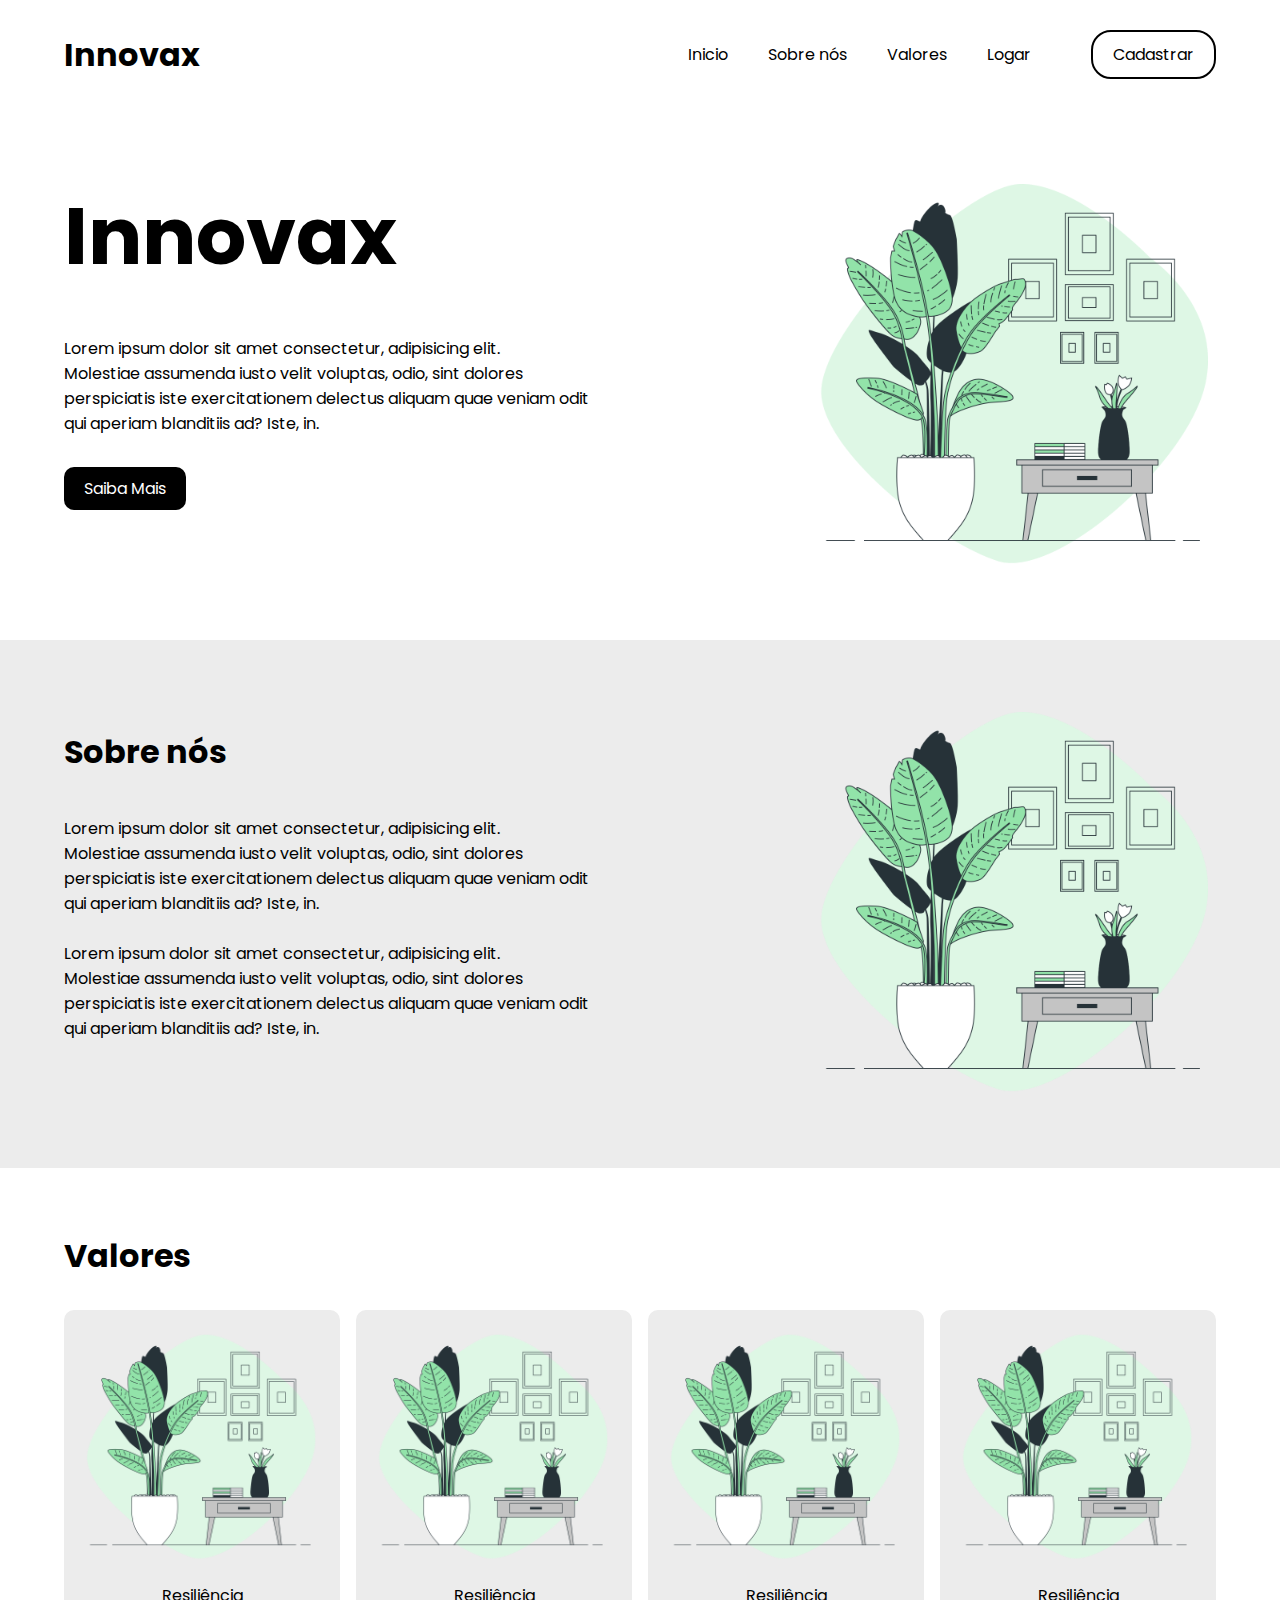
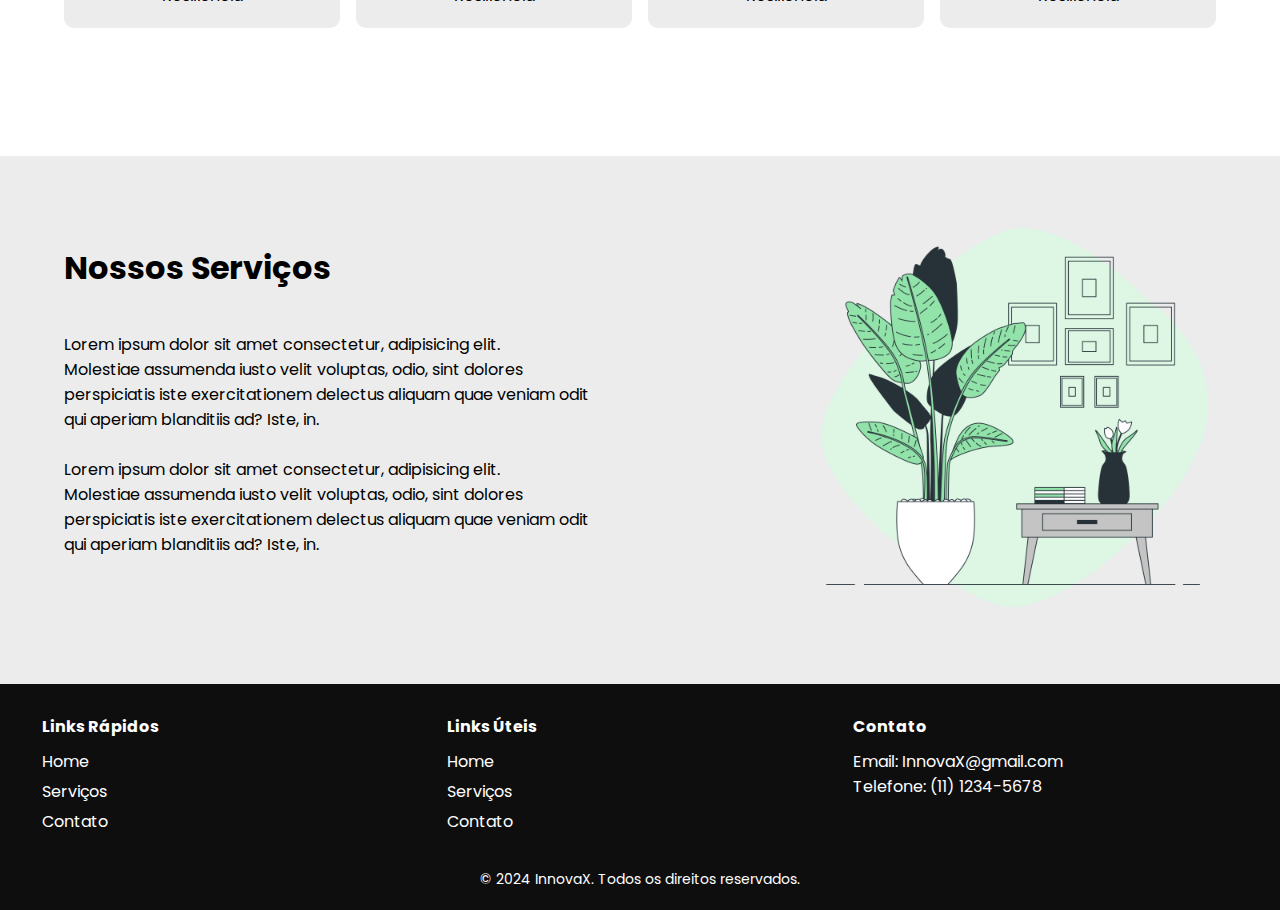
==== index.html @ 4f8116f1 "Adicionado responsividade" ====
<!DOCTYPE html>
<html lang="pt-BR">

<head>
    <!-- METADADOS -->
    <meta charset="UTF-8">
    <meta name="viewport" content="width=device-width, initial-scale=1.0">

    <!-- TITLE -->
    <title>Innovax</title>

    <!-- FONTS -->
    <link rel="preconnect" href="https://fonts.googleapis.com">
    <link rel="preconnect" href="https://fonts.gstatic.com" crossorigin>
    <link
        href="https://fonts.googleapis.com/css2?family=Poppins:ital,wght@0,100;0,200;0,300;0,400;0,500;0,600;0,700;0,800;0,900;1,100;1,200;1,300;1,400;1,500;1,600;1,700;1,800;1,900&display=swap"
        rel="stylesheet">

    <!-- STYLE -->
    <link rel="stylesheet" href="style.css">
</head>

<body>

    <header>
        <h1>Innovax</h1>
        
        <nav>
            <ul>
                <li><a href="">Inicio</a></li>
                <li><a href="">Sobre nós</a></li>
                <li><a href="">Valores</a></li>
                <li><a href="">Logar</a></li>
                <li><a href="">Cadastrar</a></li>
            </ul>
        </nav>
    </header>

    <main>
        <section class="home">
            <div class="main-info">
                <h1>Innovax</h1>
                <p>Lorem ipsum dolor sit amet consectetur, adipisicing elit.<br /> Molestiae assumenda iusto velit voluptas, odio,
                    sint dolores <br /> perspiciatis iste exercitationem delectus  aliquam quae veniam odit <br /> qui aperiam blanditiis
                    ad? Iste, in.</p>
                <a href="#">Saiba Mais</a>
            </div>
            <img src="./assets/planta.png" alt="">
        </section>

        <section class="about">
            <div>
                <h1>Sobre nós</h1>
                <p>Lorem ipsum dolor sit amet consectetur, adipisicing elit.<br /> Molestiae assumenda iusto velit voluptas, odio,
                    sint dolores <br /> perspiciatis iste exercitationem delectus  aliquam quae veniam odit <br /> qui aperiam blanditiis
                    ad? Iste, in. <br /> <br />
                    Lorem ipsum dolor sit amet consectetur, adipisicing elit.<br /> Molestiae assumenda iusto velit voluptas, odio,
                    sint dolores <br /> perspiciatis iste exercitationem delectus  aliquam quae veniam odit <br /> qui aperiam blanditiis
                    ad? Iste, in. <br /></p>
            </div>

            <img src="./assets/planta.png" alt="">
        
        </section>

    

        <section class="values">
            <h1>Valores</h1>

            <div class="card-content">
                <div class="card">
                    <img src="./assets/planta.png" alt="">
                    <p>Resiliência</p>
                </div>
                <div class="card">
                    <img src="./assets/planta.png" alt="">
                    <p>Resiliência</p>
                </div>
                
                <div class="card">
                    <img src="./assets/planta.png" alt="">
                    <p>Resiliência</p>
                </div>
                <div class="card">
                    <img src="./assets/planta.png" alt="">
                    <p>Resiliência</p>
                </div>
            </div>
        </section>

        <section class="services">
            <div>
                <h1>Nossos Serviços</h1>
                <p>Lorem ipsum dolor sit amet consectetur, adipisicing elit.<br /> Molestiae assumenda iusto velit voluptas, odio,
                    sint dolores <br /> perspiciatis iste exercitationem delectus  aliquam quae veniam odit <br /> qui aperiam blanditiis
                    ad? Iste, in. <br /> <br />
                    Lorem ipsum dolor sit amet consectetur, adipisicing elit.<br /> Molestiae assumenda iusto velit voluptas, odio,
                    sint dolores <br /> perspiciatis iste exercitationem delectus  aliquam quae veniam odit <br /> qui aperiam blanditiis
                    ad? Iste, in. <br /></p>
            </div>

            <img src="./assets/planta.png" alt="">
        
        </section>
    </main>

    <footer>
        <div class="footer-container">
            <div class="footer-section">
                <h4>Links Rápidos</h4>
                <ul>
                    <li><a href="#">Home</a></li>
                    <li><a href="#">Serviços</a></li>
                    <li><a href="#">Contato</a></li>
                </ul>
            </div>
            <div class="footer-section">
                <h4>Links Úteis</h4>
                <ul>
                    <li><a href="#">Home</a></li>
                    <li><a href="#">Serviços</a></li>
                    <li><a href="#">Contato</a></li>
                </ul>
                
            </div>
            <div class="footer-section">
                <h4>Contato</h4>
                <p>Email: InnovaX@gmail.com</p>
                <p>Telefone: (11) 1234-5678</p>
            </div>
        </div>
        <div class="footer-bottom">
            <p>&copy; 2024 InnovaX. Todos os direitos reservados.</p>
        </div>
    </footer>


</body>

</html>
---- style.css ----
* {
    padding: 0;
    margin: 0;
}   

body {
    font-family: 'Poppins', sans-serif;
    transition: .2s;
}

header {
    position: fixed;
    top: 0;
    width: 90%;

    padding: 30px 4rem;
    background-color: white;
    align-items: center;
    display: flex;
    justify-content: space-between;
    margin-bottom: 4rem;

    z-index: 10000;
}

nav {
    display: flex;
    justify-content: space-between;
}

nav ul {
    display: flex;
    align-items: center;
    gap: 40px;
}

nav a:hover {
    color: rgb(0, 129, 0);
}

nav ul li:last-child {
    padding: 10px 20px;
    border-radius: 20px;
    margin-left: 20px;
    
    border: 2px solid black;
}

ul {
    list-style: none;
}

a {
    color: black;
    text-decoration: none;
}

h1 {
    font-size: 2rem;
}

section {
    padding: 4rem 4rem;
}

.home {
    display: flex;
    justify-content: space-between;
    gap: 2rem;

    margin-top: 7rem;
}

.home h1 {
    font-size: 5rem;
}

.section h1 {
    font-size: 3rem;
}

.home p {
    margin: 40px 0;
}

.home img {
    width: 100%;
    max-width: 400px;
}

section a {
    color: white;
    margin-top: 3rem;
    background-color: rgb(0, 0, 0);
    padding: 10px 20px;
    border-radius: 10px;
    transition: .2s;
}

section a:hover {
    background-color: rgba(0, 143, 0, 0.829);
    transition: .2s;
}

.about {
    display: flex;
    background-color: #ececec;
    align-items: center;
    justify-content: space-between;
    gap: 2rem;
}

.about p {
    margin: 40px 0;
}

.about img {
    width: 100%;
    max-width: 400px;
}

.values .card {
    padding: 40px 0;
    margin-top: 30px;
    transition: .2s;
} 

.values .card:hover {
    background-color: rgba(15, 15, 15, 0.123);
    transform: translateY(-15px);

    transition: .2s;
}

.values .card img {
    width: 100%;
    max-width: 250px;
    margin-bottom: 10px;
} 

.values .card-content {
    display: flex;
    gap: 1rem;
    justify-content: space-between;
}

.values .card {
    text-align: center;
    width: 200px;
    background-color: rgb(236, 236, 236);
    padding: 20px;
    border-radius: 10px;

    flex: 1;
} 

.services {
    background-color: #ececec;
    margin-top: 4rem;
    display: flex;
    justify-content: space-between;
    align-items: center;
    gap: 2rem;
}

.services p {
    margin: 40px 0;
}

.services img {
    width: 100%;
    max-width: 400px;
}

footer {
    background-color: #0e0e0e;
    color: white;
    padding: 20px 2rem;
}

.footer-container {
    display: flex;
    justify-content: space-around;
    flex-wrap: wrap;
}

.footer-section {
    flex: 1;
    min-width: 200px;
    margin: 10px;
}

.footer-section h4 {
    margin-bottom: 10px;
}

.footer-section ul {
    list-style-type: none;
    padding: 0;
}

.footer-section ul li {
    margin: 5px 0;
}

.footer-section a {
    color: white;
    text-decoration: none;
}

.footer-section a:hover {
    text-decoration: underline;
}

.footer-bottom {
    text-align: center;
    margin-top: 20px;
    font-size: 14px;
}

@media (max-width: 800px) {

    header {
        display: none;
    }

    section {
        padding: 2rem 2rem;
    }

    .home {
        flex-direction: column;
        align-items: center;
        gap: 5rem;
    }

    .home br {
        display: none;
    }

    .home a {
        display: block;
        text-align: center;
    }

    .about, .services {
        flex-direction: column;
    }

    .values .card-content {
        flex-wrap: wrap;
    }



}
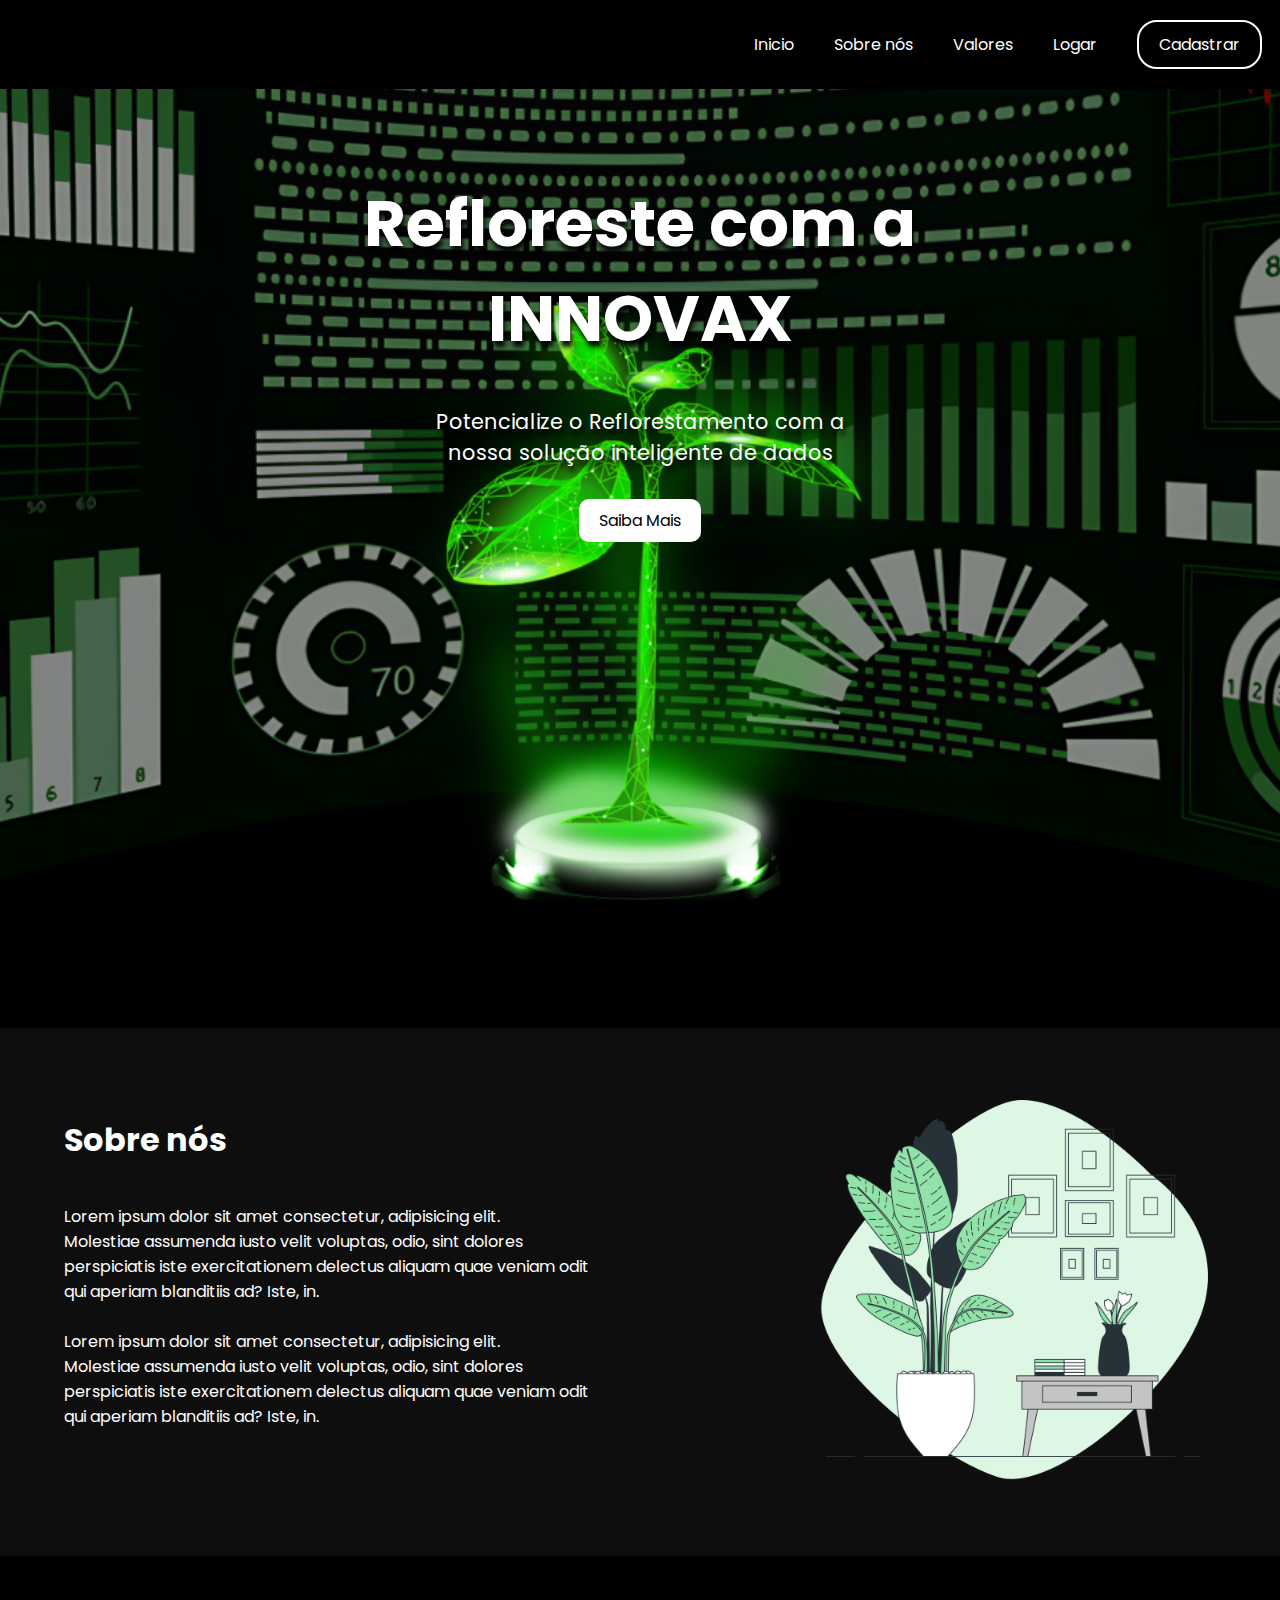
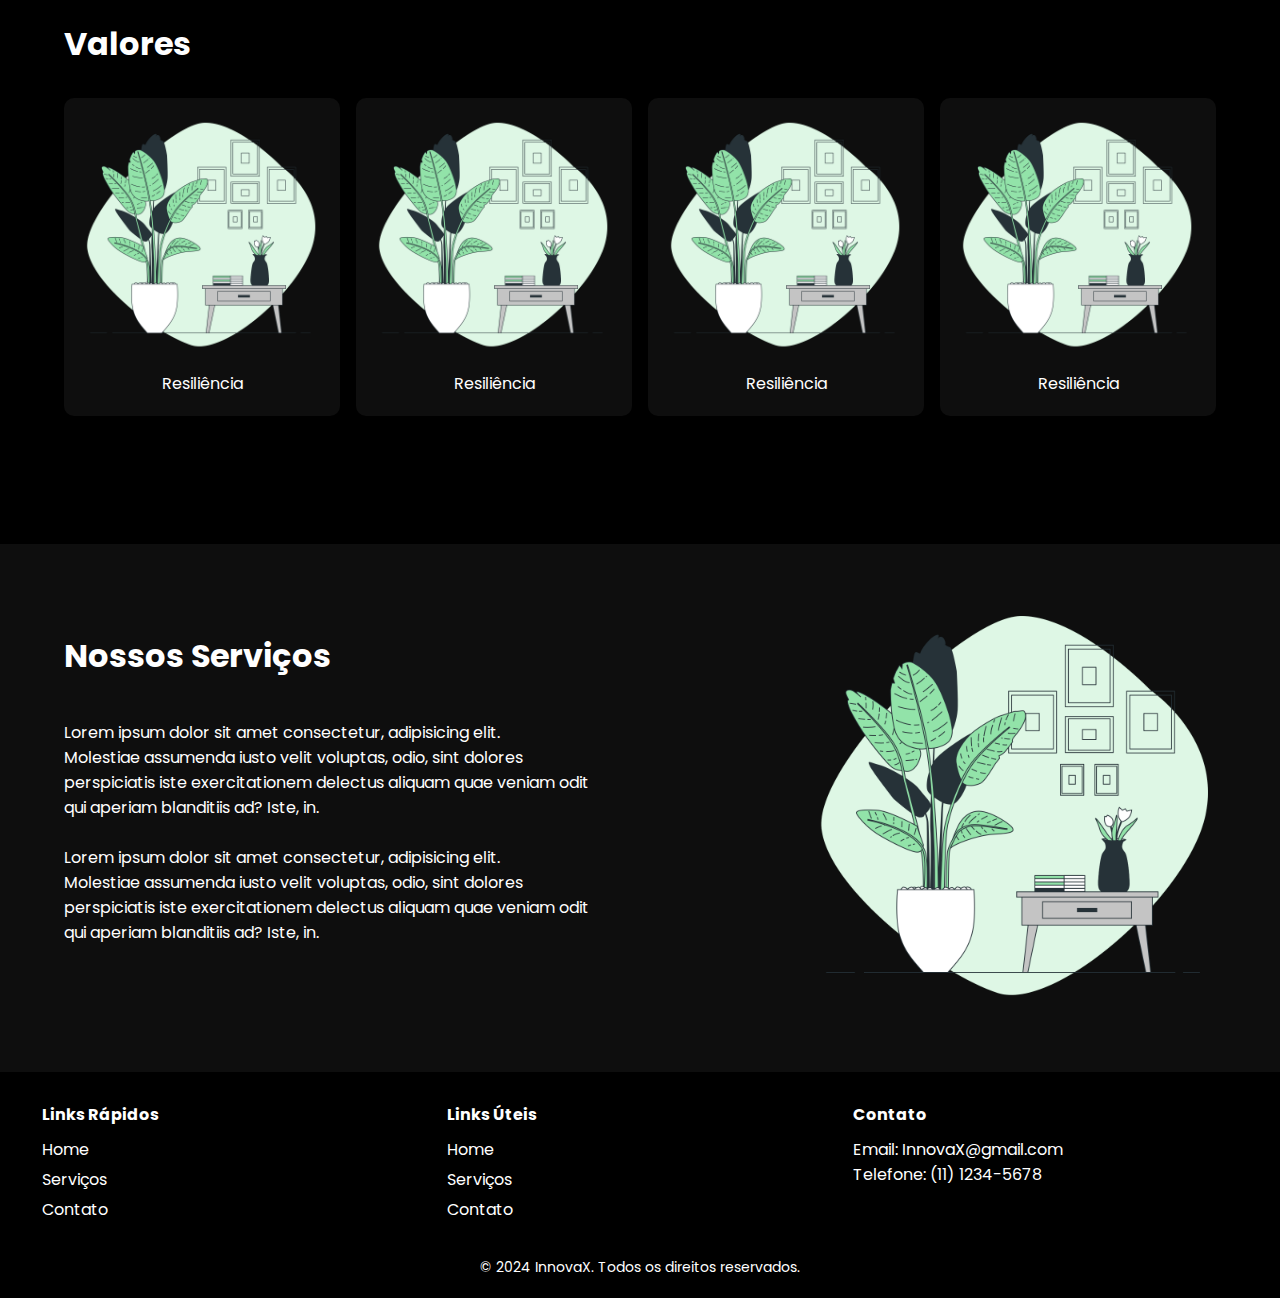
==== commit 7f419714: "Mudado paleta de cores e feito home" ====
--- a/index.html
+++ b/index.html
@@ -23,7 +23,7 @@
 <body>
 
     <header>
-        <h1>Innovax</h1>
+        <img src="assets/logo.png" alt="" srcset="">
         
         <nav>
             <ul>
@@ -38,14 +38,11 @@
 
     <main>
         <section class="home">
-            <div class="main-info">
-                <h1>Innovax</h1>
-                <p>Lorem ipsum dolor sit amet consectetur, adipisicing elit.<br /> Molestiae assumenda iusto velit voluptas, odio,
-                    sint dolores <br /> perspiciatis iste exercitationem delectus  aliquam quae veniam odit <br /> qui aperiam blanditiis
-                    ad? Iste, in.</p>
+            <div>
+                <h1>Refloreste com a <br /> INNOVAX</h1>
+                <p> Potencialize o Reflorestamento com a <br /> nossa solução inteligente de dados </p>
                 <a href="#">Saiba Mais</a>
             </div>
-            <img src="./assets/planta.png" alt="">
         </section>
 
         <section class="about">
--- a/style.css
+++ b/style.css
@@ -4,6 +4,8 @@
 }   
 
 body {
+    background-color: black;
+    color: white;
     font-family: 'Poppins', sans-serif;
     transition: .2s;
 }
@@ -11,10 +13,10 @@
 header {
     position: fixed;
     top: 0;
-    width: 90%;
-
-    padding: 30px 4rem;
-    background-color: white;
+    width: 100%;
+
+    padding: 20px 2rem;
+    background-color: rgb(0, 0, 0);
     align-items: center;
     display: flex;
     justify-content: space-between;
@@ -23,6 +25,11 @@
     z-index: 10000;
 }
 
+header img {
+    width: 100%;
+    max-width: 100px;
+}
+
 nav {
     display: flex;
     justify-content: space-between;
@@ -35,15 +42,16 @@
 }
 
 nav a:hover {
-    color: rgb(0, 129, 0);
+    color: rgb(149, 255, 149);
 }
 
 nav ul li:last-child {
     padding: 10px 20px;
     border-radius: 20px;
-    margin-left: 20px;
+    margin: 0 50px 0 0px;
+
     
-    border: 2px solid black;
+    border: 2px solid white;
 }
 
 ul {
@@ -51,7 +59,7 @@
 }
 
 a {
-    color: black;
+    color: white;
     text-decoration: none;
 }
 
@@ -61,18 +69,29 @@
 
 section {
     padding: 4rem 4rem;
+    color: white;
 }
 
 .home {
     display: flex;
-    justify-content: space-between;
+    justify-content: center;
+    text-align: center;
     gap: 2rem;
 
+
+    margin: 0;
+    min-height: 100vh;
+    background-image: url('assets/background.png');
+    background-size: cover; 
+    background-position: center; 
+    background-repeat: no-repeat;
+    background-attachment: fixed;
+}
+
+.home h1 {
     margin-top: 7rem;
-}
-
-.home h1 {
-    font-size: 5rem;
+    font-size: 4rem;
+    text-shadow: 2px 6px 5px rgba(0, 0, 0, 0.935);
 }
 
 .section h1 {
@@ -81,6 +100,8 @@
 
 .home p {
     margin: 40px 0;
+    font-size: 1.3rem;
+    text-shadow: 2px 6px 5px rgba(0, 0, 0, 0.935);
 }
 
 .home img {
@@ -89,22 +110,24 @@
 }
 
 section a {
-    color: white;
+    color: black;
+    font-size: 1rem;
     margin-top: 3rem;
-    background-color: rgb(0, 0, 0);
+    background-color: white;
     padding: 10px 20px;
     border-radius: 10px;
     transition: .2s;
 }
 
 section a:hover {
-    background-color: rgba(0, 143, 0, 0.829);
+    background-color: rgba(0, 0, 0, 0.829);
+    color: white;
     transition: .2s;
 }
 
 .about {
-    display: flex;
-    background-color: #ececec;
+    background-color: #0e0e0e;
+    display: flex;
     align-items: center;
     justify-content: space-between;
     gap: 2rem;
@@ -120,13 +143,22 @@
 }
 
 .values .card {
-    padding: 40px 0;
+    background-color: #0e0e0e;
+
     margin-top: 30px;
     transition: .2s;
+    padding: 20px;
+
+    text-align: center;
+    width: 200px;
+
+    border-radius: 10px;
+
+    flex: 1;
 } 
 
 .values .card:hover {
-    background-color: rgba(15, 15, 15, 0.123);
+    background-color: rgb(25, 25, 25);
     transform: translateY(-15px);
 
     transition: .2s;
@@ -144,18 +176,8 @@
     justify-content: space-between;
 }
 
-.values .card {
-    text-align: center;
-    width: 200px;
-    background-color: rgb(236, 236, 236);
-    padding: 20px;
-    border-radius: 10px;
-
-    flex: 1;
-} 
-
 .services {
-    background-color: #ececec;
+    background-color: #0e0e0e;
     margin-top: 4rem;
     display: flex;
     justify-content: space-between;
@@ -173,7 +195,7 @@
 }
 
 footer {
-    background-color: #0e0e0e;
+    background-color: #000000;
     color: white;
     padding: 20px 2rem;
 }
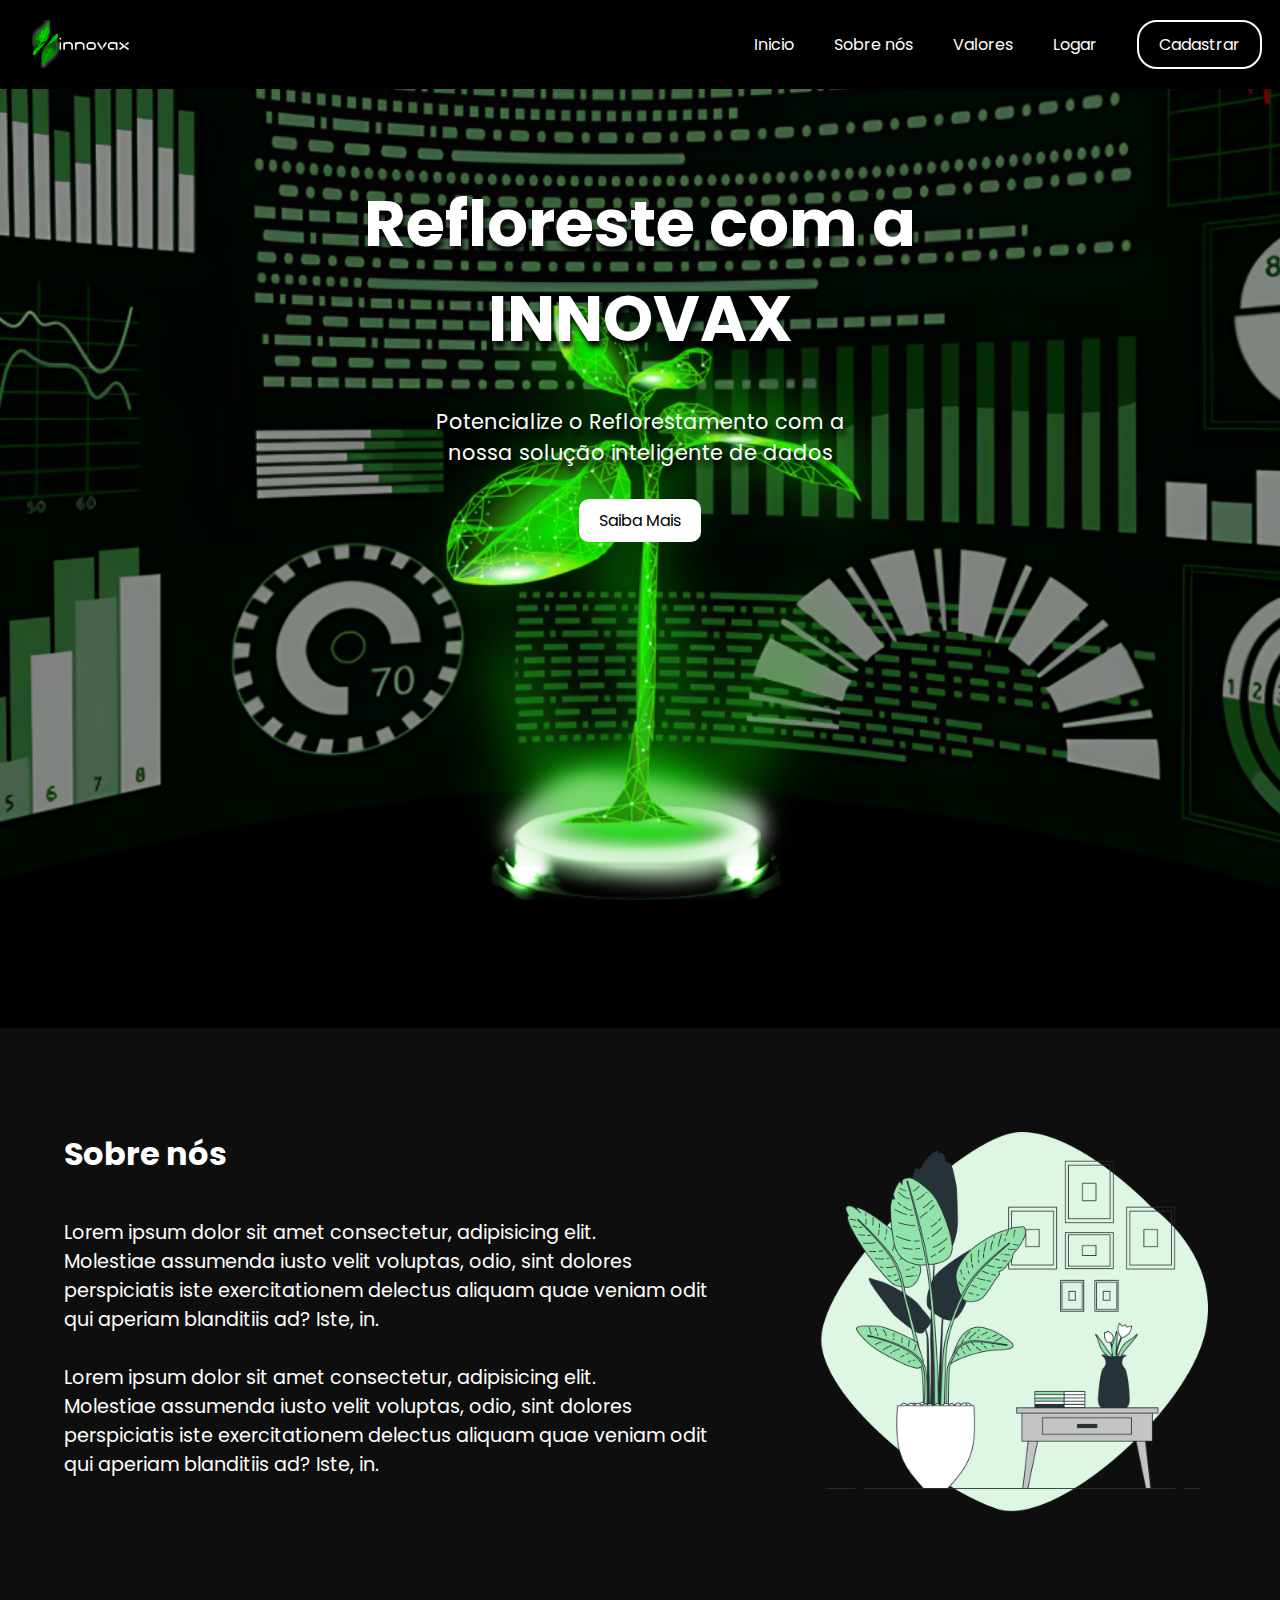
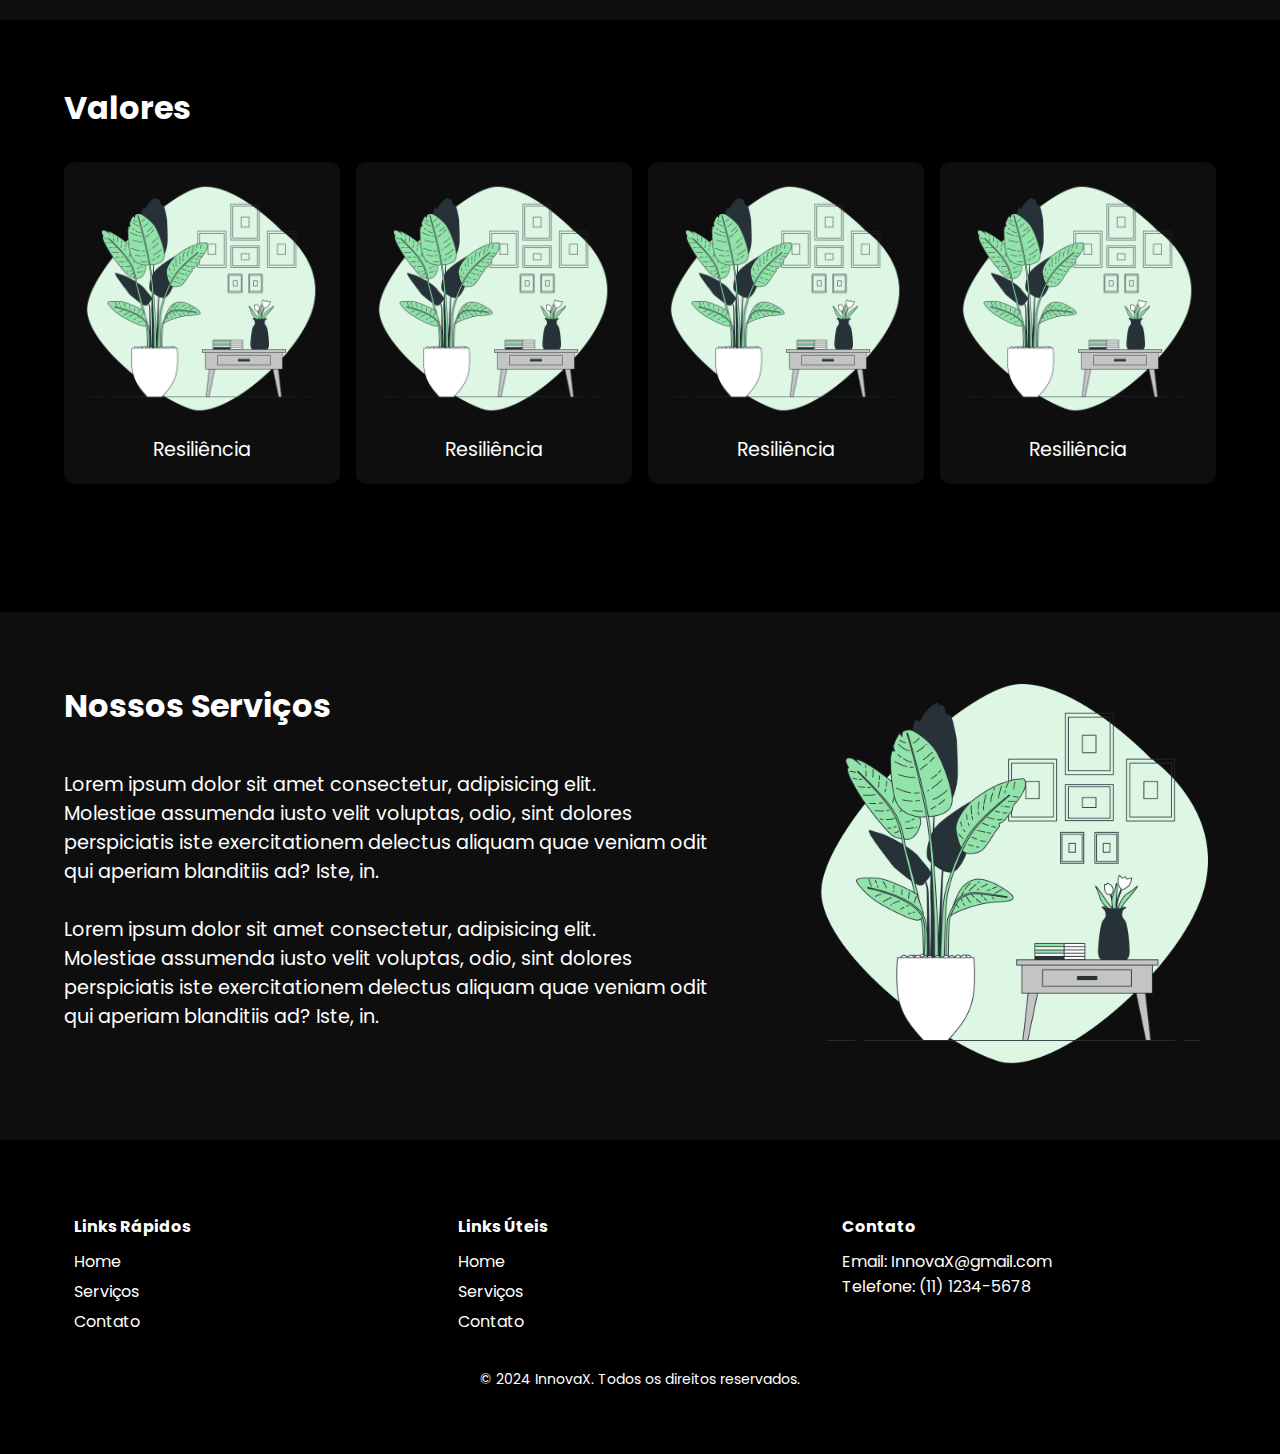
==== commit f210e2d3: "Feito tela de cadastro e alterado tela de login" ====
--- a/index.html
+++ b/index.html
@@ -30,8 +30,8 @@
                 <li><a href="">Inicio</a></li>
                 <li><a href="">Sobre nós</a></li>
                 <li><a href="">Valores</a></li>
-                <li><a href="">Logar</a></li>
-                <li><a href="">Cadastrar</a></li>
+                <li><a href="/login/index.html">Logar</a></li>
+                <li><a href="/login/cadastro.html">Cadastrar</a></li>
             </ul>
         </nav>
     </header>
--- a/style.css
+++ b/style.css
@@ -49,7 +49,7 @@
     padding: 10px 20px;
     border-radius: 20px;
     margin: 0 50px 0 0px;
-
+    
     
     border: 2px solid white;
 }
@@ -70,6 +70,10 @@
 section {
     padding: 4rem 4rem;
     color: white;
+}
+
+section p {
+    font-size: 1.2rem;
 }
 
 .home {
@@ -77,8 +81,8 @@
     justify-content: center;
     text-align: center;
     gap: 2rem;
-
-
+    
+    
     margin: 0;
     min-height: 100vh;
     background-image: url('assets/background.png');
@@ -127,6 +131,7 @@
 
 .about {
     background-color: #0e0e0e;
+    padding: 6rem 4rem;
     display: flex;
     align-items: center;
     justify-content: space-between;
@@ -197,7 +202,7 @@
 footer {
     background-color: #000000;
     color: white;
-    padding: 20px 2rem;
+    padding: 4rem 4rem;
 }
 
 .footer-container {
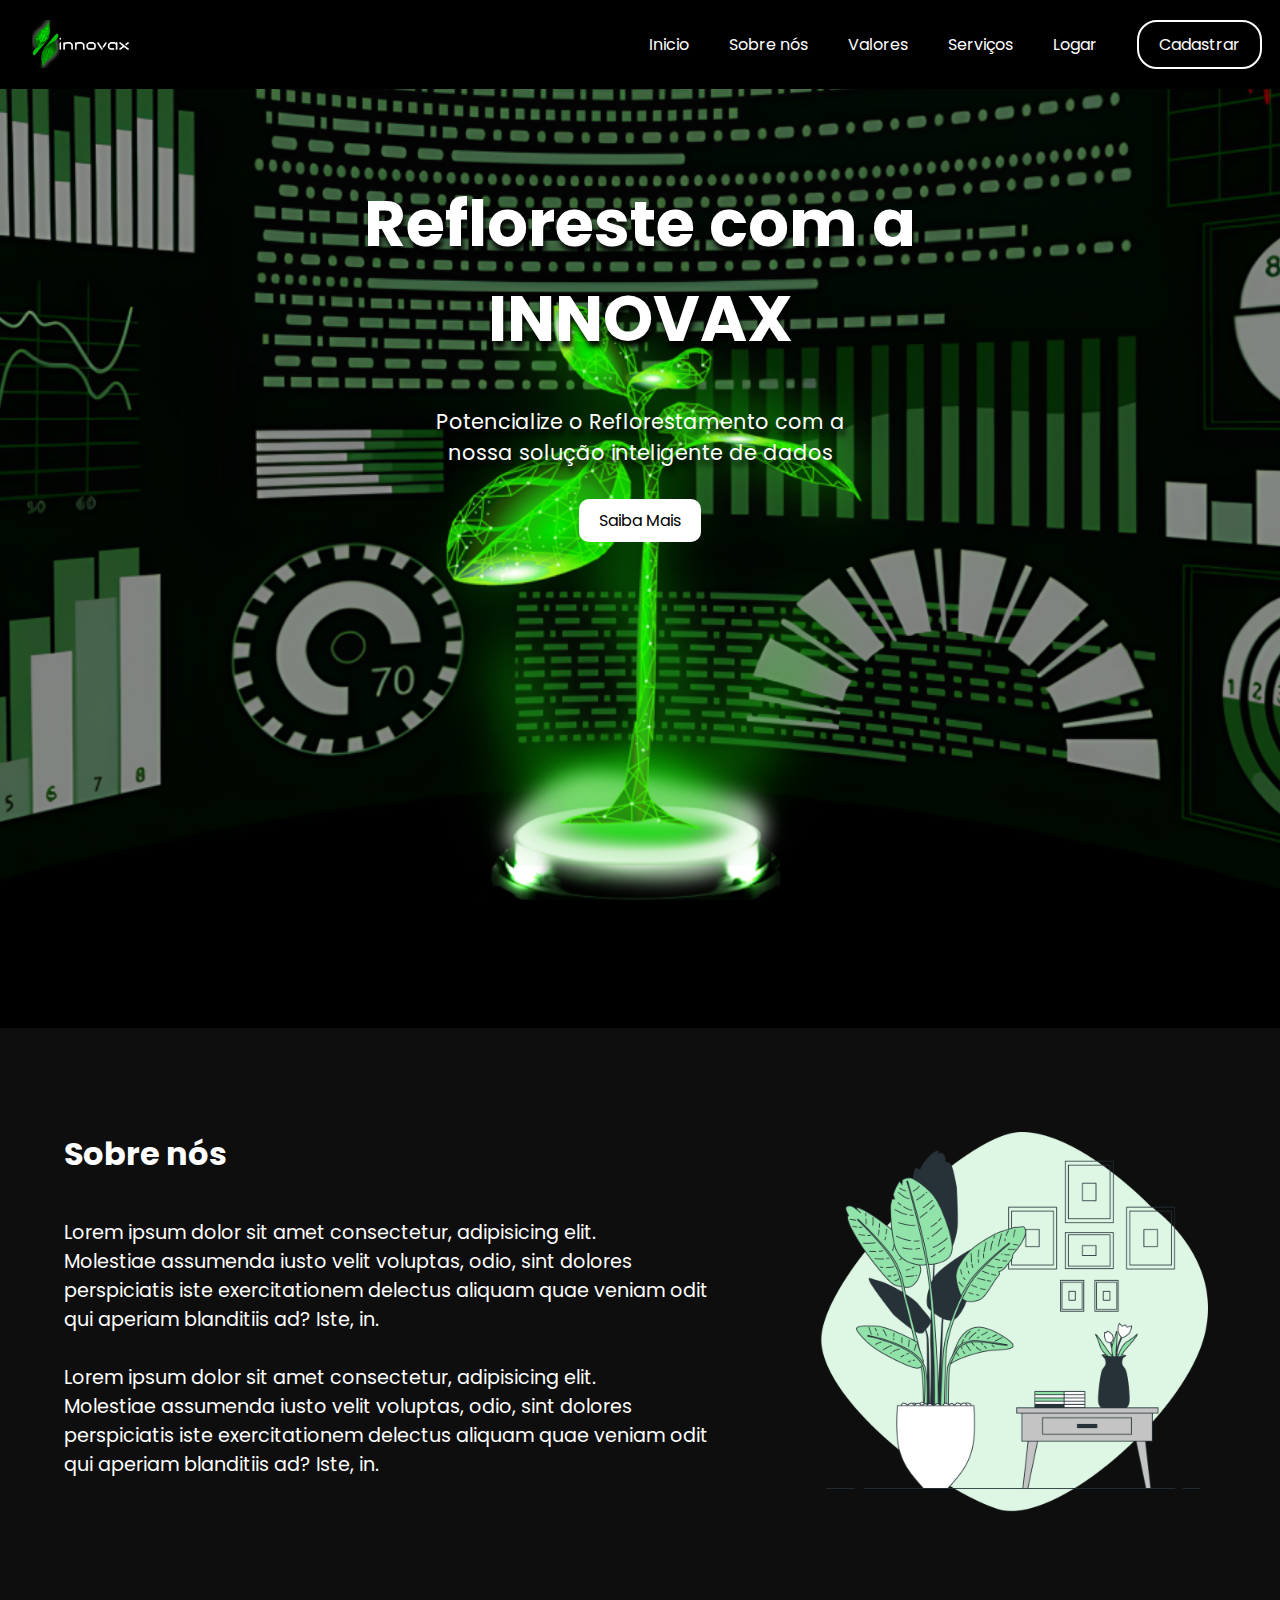
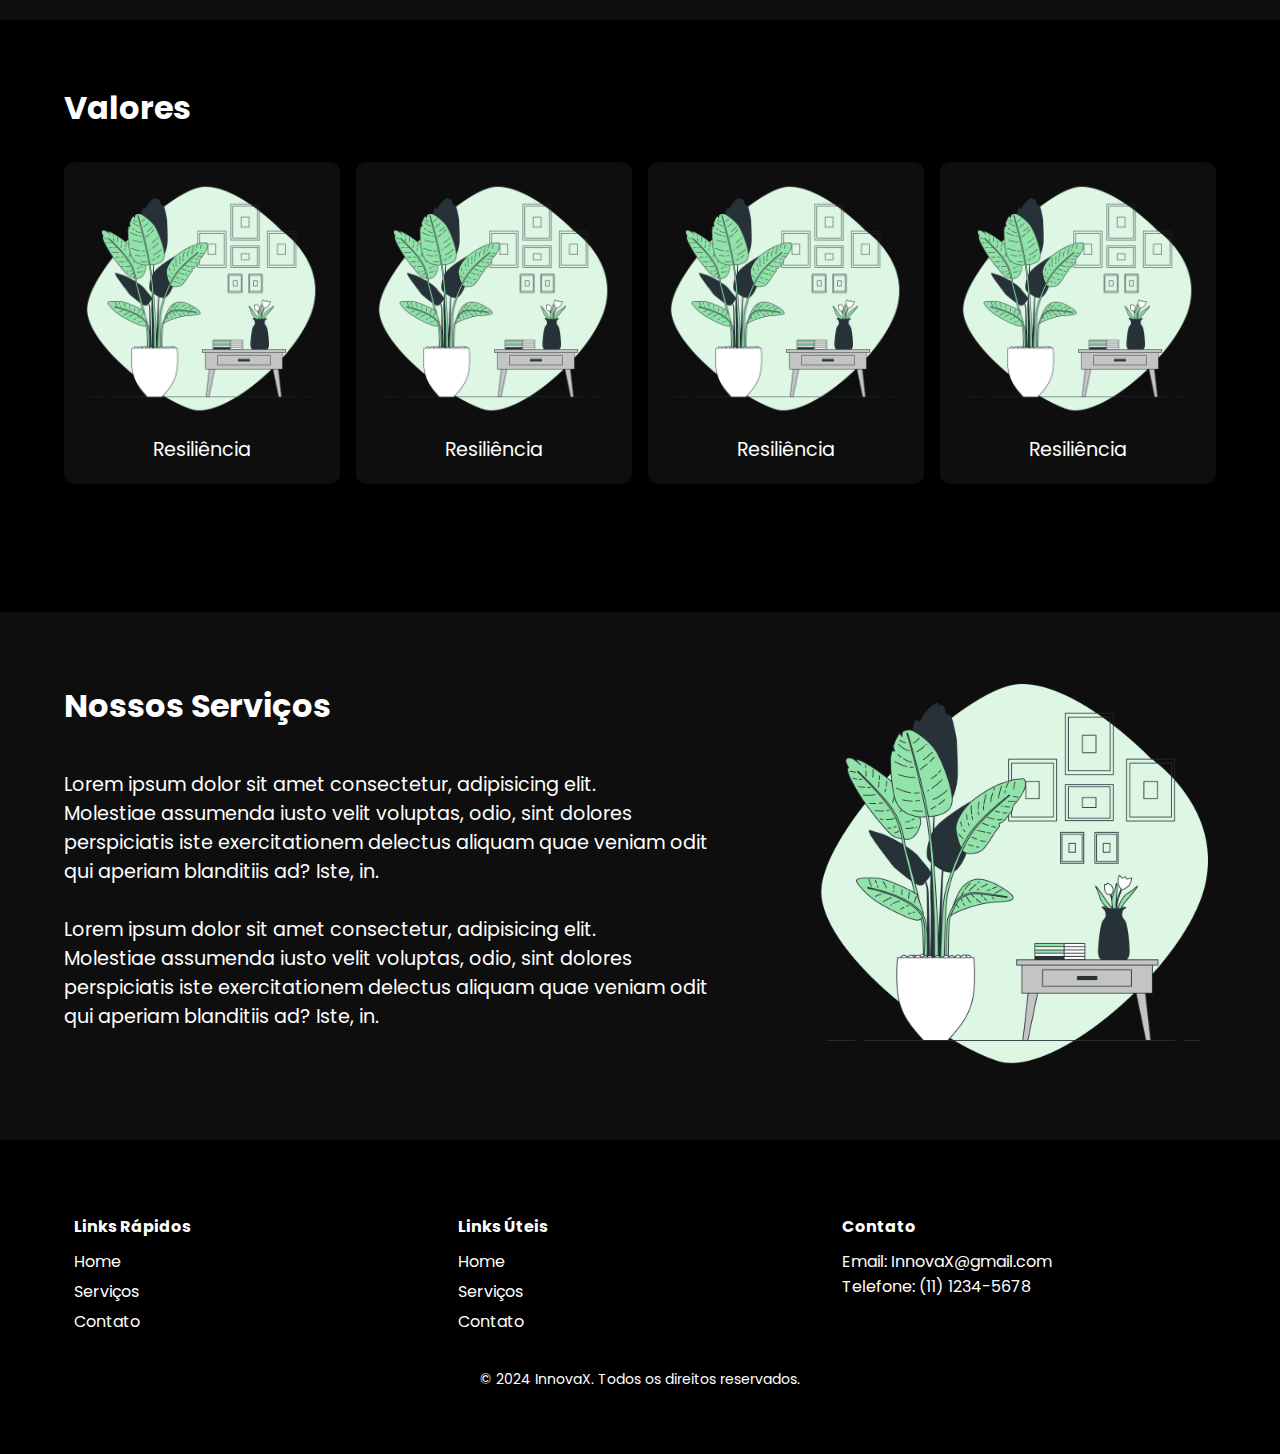
==== commit a0611c7b: "Arrumado links do header" ====
--- a/index.html
+++ b/index.html
@@ -27,9 +27,10 @@
         
         <nav>
             <ul>
-                <li><a href="">Inicio</a></li>
-                <li><a href="">Sobre nós</a></li>
-                <li><a href="">Valores</a></li>
+                <li><a href="#">Inicio</a></li>
+                <li><a href="#about">Sobre nós</a></li>
+                <li><a href="#values">Valores</a></li>
+                <li><a href="#services">Serviços</a></li>
                 <li><a href="/login/index.html">Logar</a></li>
                 <li><a href="/login/cadastro.html">Cadastrar</a></li>
             </ul>
@@ -41,11 +42,11 @@
             <div>
                 <h1>Refloreste com a <br /> INNOVAX</h1>
                 <p> Potencialize o Reflorestamento com a <br /> nossa solução inteligente de dados </p>
-                <a href="#">Saiba Mais</a>
+                <a href="#about">Saiba Mais</a>
             </div>
         </section>
 
-        <section class="about">
+        <section id="about" class="about">
             <div>
                 <h1>Sobre nós</h1>
                 <p>Lorem ipsum dolor sit amet consectetur, adipisicing elit.<br /> Molestiae assumenda iusto velit voluptas, odio,
@@ -62,7 +63,7 @@
 
     
 
-        <section class="values">
+        <section id="values" class="values">
             <h1>Valores</h1>
 
             <div class="card-content">
@@ -86,7 +87,7 @@
             </div>
         </section>
 
-        <section class="services">
+        <section id="services" class="services">
             <div>
                 <h1>Nossos Serviços</h1>
                 <p>Lorem ipsum dolor sit amet consectetur, adipisicing elit.<br /> Molestiae assumenda iusto velit voluptas, odio,
--- a/style.css
+++ b/style.css
@@ -2,6 +2,10 @@
     padding: 0;
     margin: 0;
 }   
+
+html {
+    scroll-behavior: smooth;
+}
 
 body {
     background-color: black;
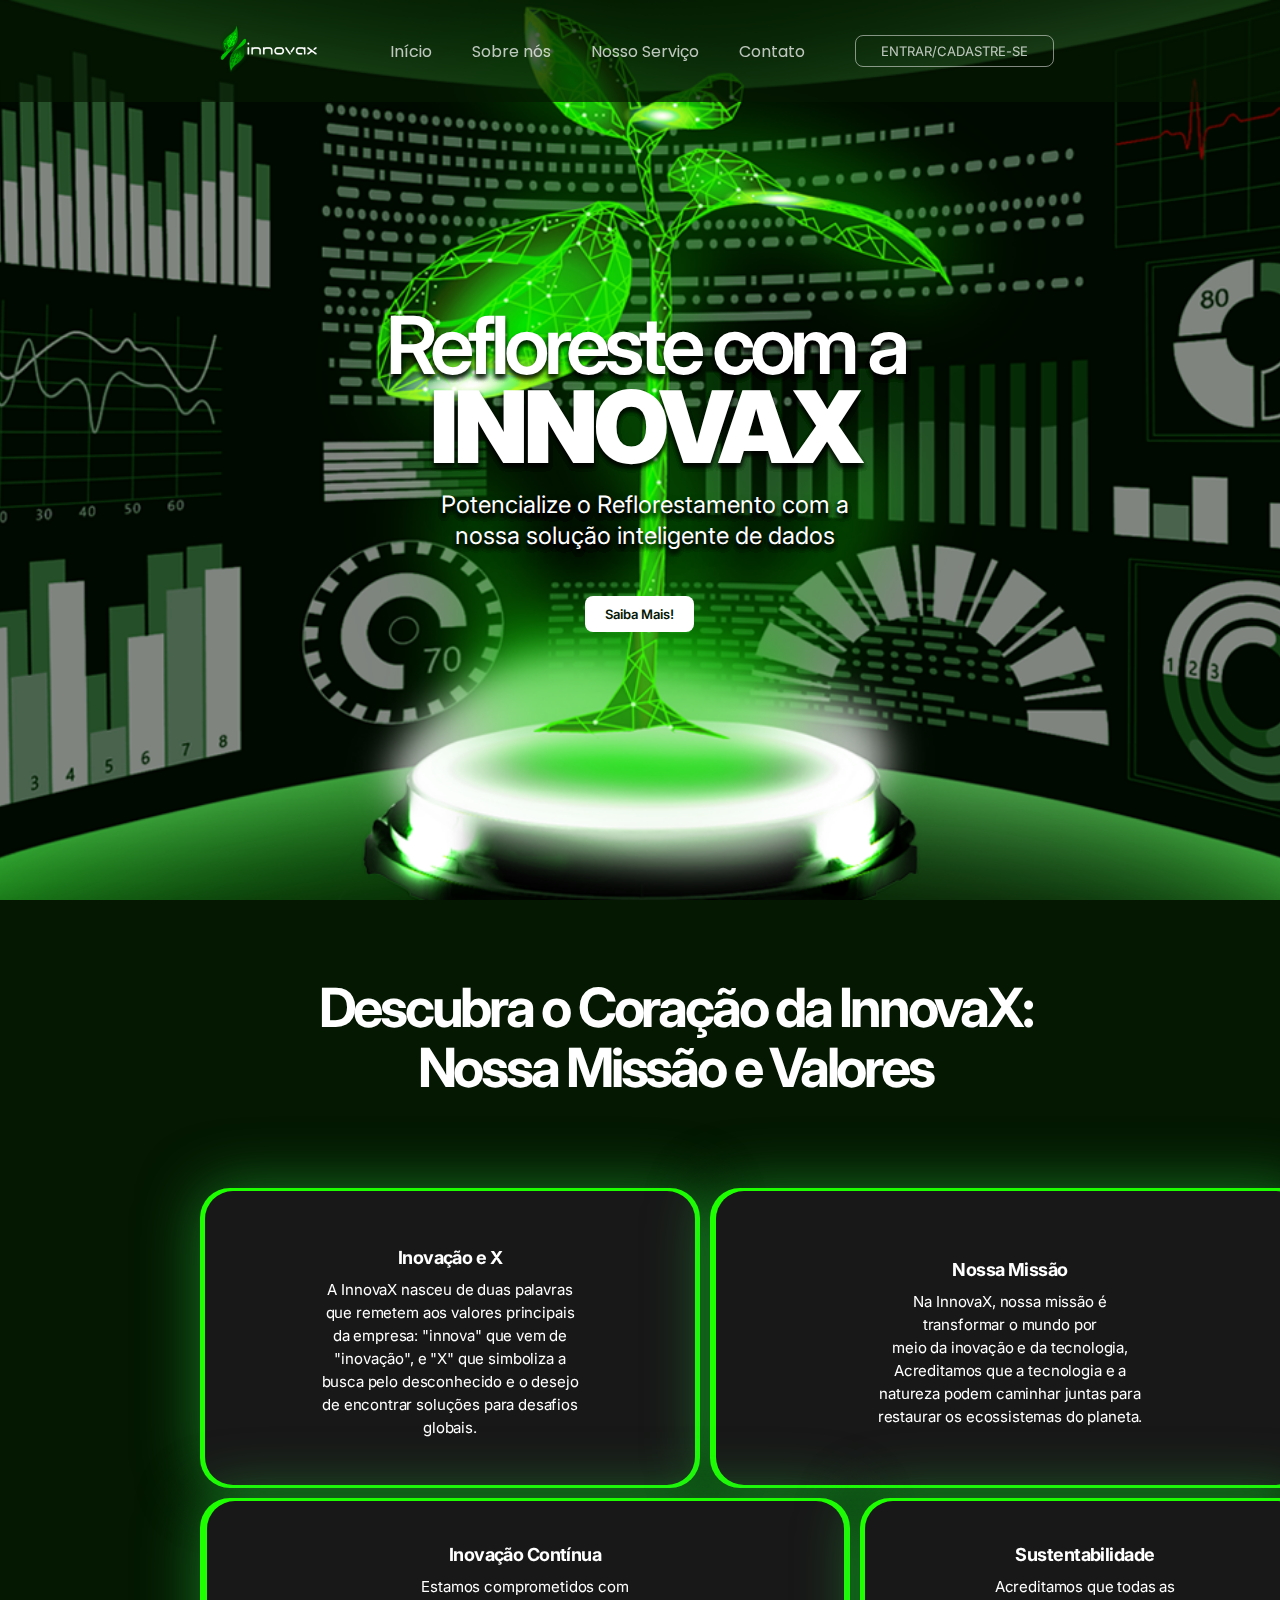
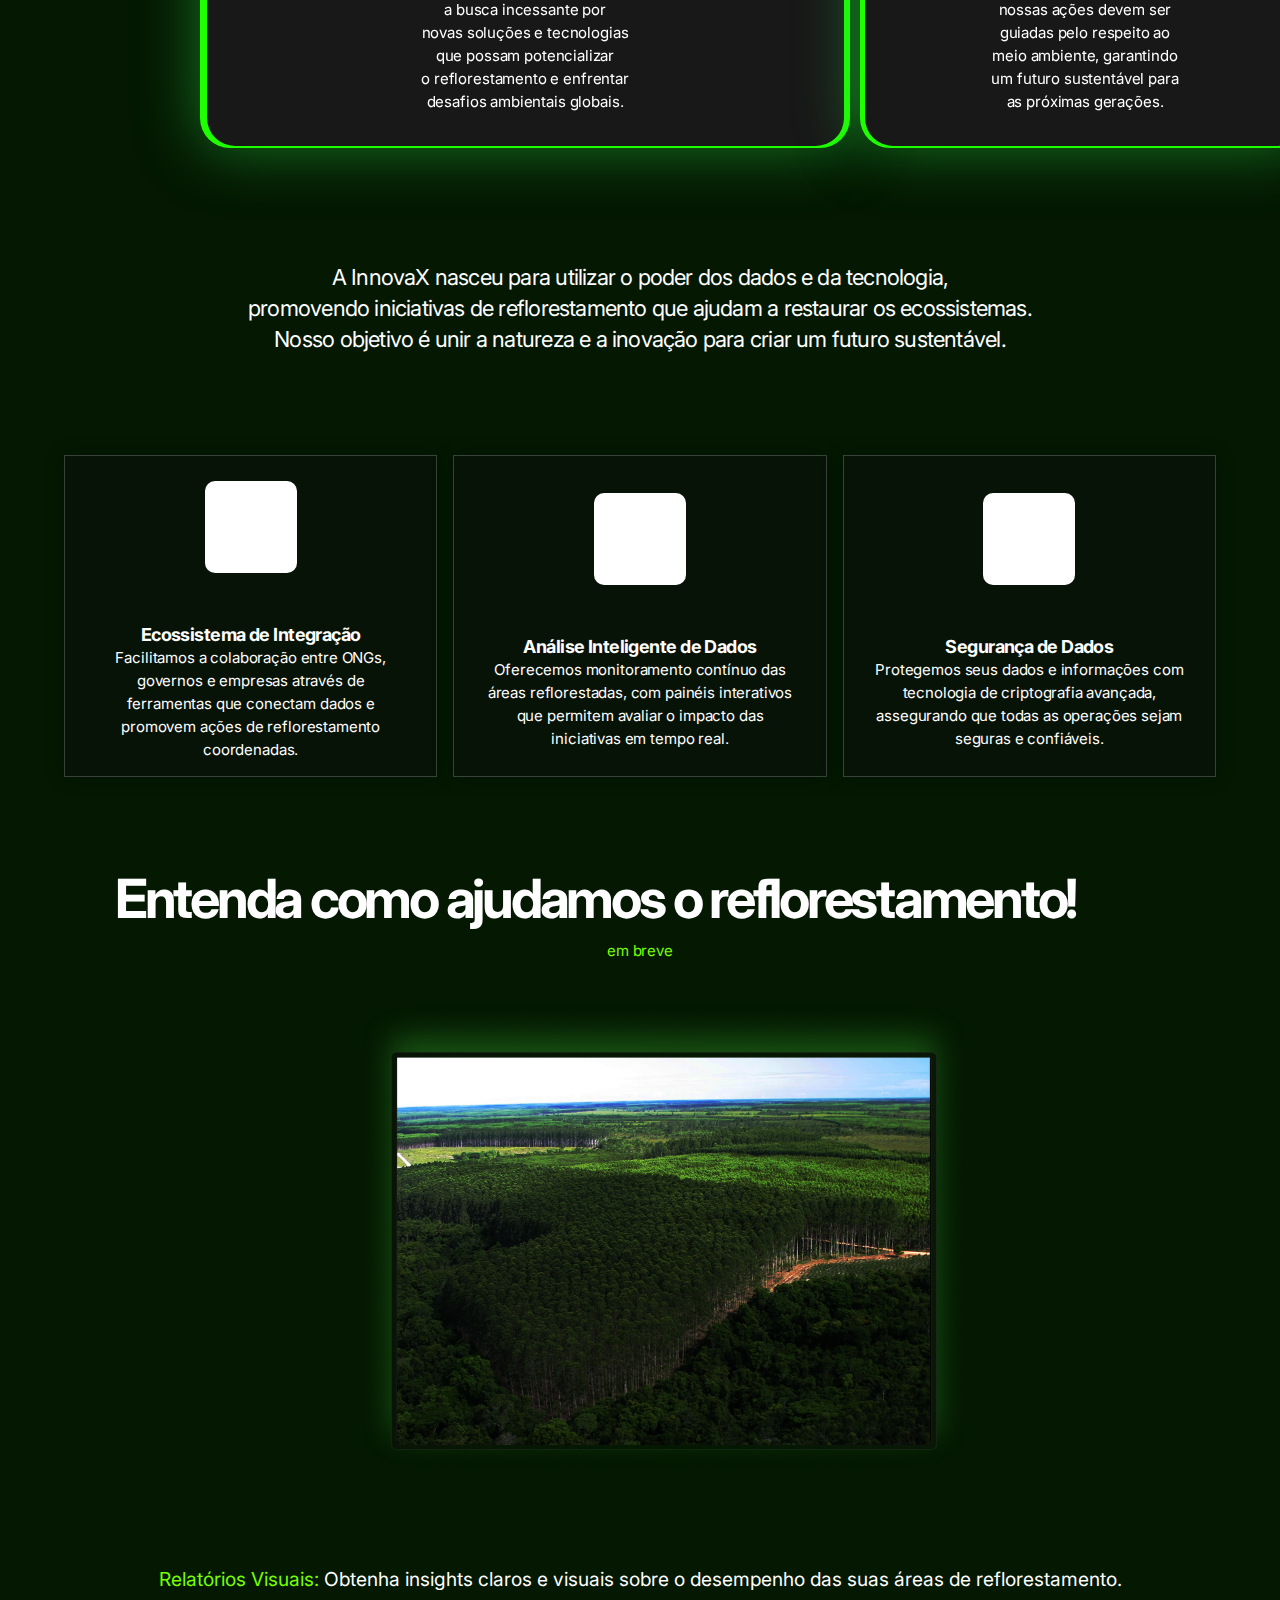
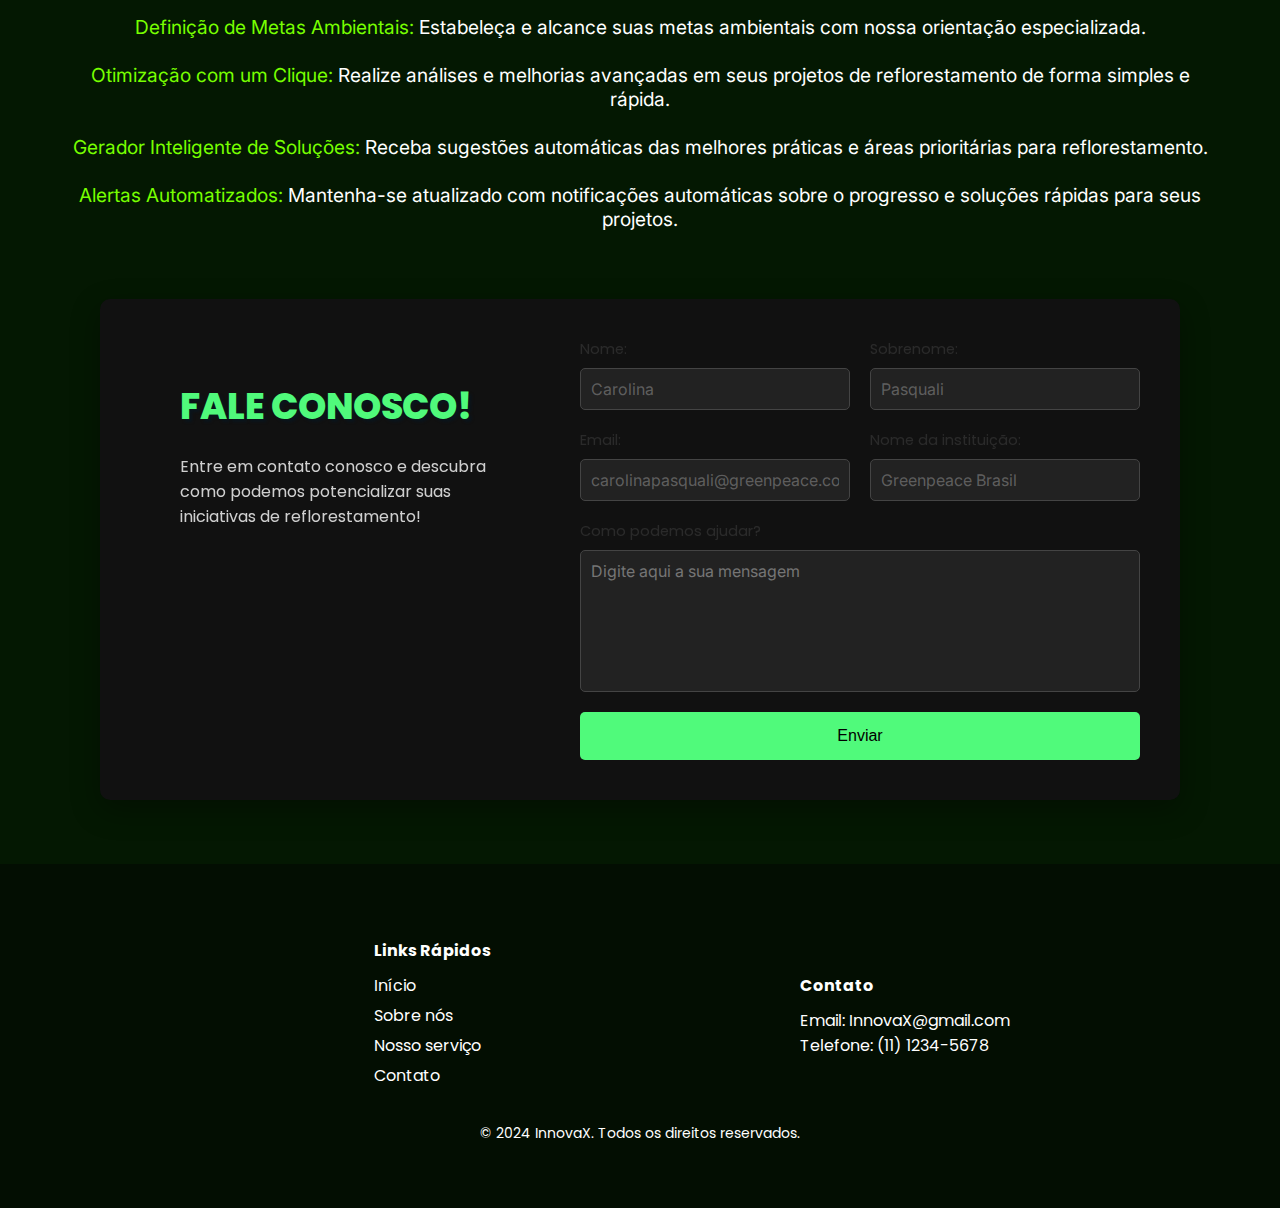
==== commit 0f21d0c2: "versão do site pra primeira sprint" ====
--- a/index.html
+++ b/index.html
@@ -1,139 +1,242 @@
 <!DOCTYPE html>
 <html lang="pt-BR">
-
-<head>
+  <head>
     <!-- METADADOS -->
-    <meta charset="UTF-8">
-    <meta name="viewport" content="width=device-width, initial-scale=1.0">
+    <meta charset="UTF-8" />
+    <meta name="viewport" content="width=device-width, initial-scale=1.0" />
 
     <!-- TITLE -->
     <title>Innovax</title>
+    <link rel="shortcut icon" type="imagex/png" href="./assets/82-Sem-Título_20240828181654.ico">
 
     <!-- FONTS -->
-    <link rel="preconnect" href="https://fonts.googleapis.com">
-    <link rel="preconnect" href="https://fonts.gstatic.com" crossorigin>
+    <link rel="preconnect" href="https://fonts.googleapis.com" />
+    <link rel="preconnect" href="https://fonts.gstatic.com" crossorigin />
     <link
-        href="https://fonts.googleapis.com/css2?family=Poppins:ital,wght@0,100;0,200;0,300;0,400;0,500;0,600;0,700;0,800;0,900;1,100;1,200;1,300;1,400;1,500;1,600;1,700;1,800;1,900&display=swap"
-        rel="stylesheet">
+      href="https://fonts.googleapis.com/css2?family=Poppins:ital,wght@0,100;0,200;0,300;0,400;0,500;0,600;0,700;0,800;0,900;1,100;1,200;1,300;1,400;1,500;1,600;1,700;1,800;1,900&display=swap"
+      rel="stylesheet"
+    />
 
     <!-- STYLE -->
-    <link rel="stylesheet" href="style.css">
-</head>
-
-<body>
-
+    <link rel="stylesheet" href="style.css" />
+  </head>
+
+  <body>
     <header>
-        <img src="assets/logo.png" alt="" srcset="">
+      <div class="logo">
+        <img src="assets/logo.png" alt="Logo" />
+      </div>
+      <nav>
+        <ul>
+          <li><a href="./index.html">Início</a></li>
+          <li><a href="#about">Sobre nós</a></li>
+          <li><a href="#services">Nosso Serviço</a></li>
+          <li><a href="#contato">Contato</a></li>
+          <!-- <li><a href="./login/login.html">Entrar</a></li>
+          <li><a href="./login/cadastro.html">Cadastrar</a></li> -->
+        </ul>
         
-        <nav>
-            <ul>
-                <li><a href="#">Inicio</a></li>
-                <li><a href="#about">Sobre nós</a></li>
-                <li><a href="#values">Valores</a></li>
-                <li><a href="#services">Serviços</a></li>
-                <li><a href="/login/index.html">Logar</a></li>
-                <li><a href="/login/cadastro.html">Cadastrar</a></li>
-            </ul>
-        </nav>
+      </nav>
+      <button class="join-btn"><a href="./login/cadastro.html">Entrar/Cadastre-se</a></button>
     </header>
 
     <main>
-        <section class="home">
-            <div>
-                <h1>Refloreste com a <br /> INNOVAX</h1>
-                <p> Potencialize o Reflorestamento com a <br /> nossa solução inteligente de dados </p>
-                <a href="#about">Saiba Mais</a>
-            </div>
-        </section>
-
-        <section id="about" class="about">
-            <div>
-                <h1>Sobre nós</h1>
-                <p>Lorem ipsum dolor sit amet consectetur, adipisicing elit.<br /> Molestiae assumenda iusto velit voluptas, odio,
-                    sint dolores <br /> perspiciatis iste exercitationem delectus  aliquam quae veniam odit <br /> qui aperiam blanditiis
-                    ad? Iste, in. <br /> <br />
-                    Lorem ipsum dolor sit amet consectetur, adipisicing elit.<br /> Molestiae assumenda iusto velit voluptas, odio,
-                    sint dolores <br /> perspiciatis iste exercitationem delectus  aliquam quae veniam odit <br /> qui aperiam blanditiis
-                    ad? Iste, in. <br /></p>
-            </div>
-
-            <img src="./assets/planta.png" alt="">
+      <section class="home" id="inicio">
+        <div>
+          <h1>
+            Refloreste 
+            com a
+          </h1>
+          <h2>INNOVAX</h2>
+          <p>
+            Potencialize o Reflorestamento com a <br />
+            nossa solução inteligente de dados
+          </p>
+          
+          <a href="#about">Saiba Mais!</a>
+        </div>
+      </section>
+
+      <section id="about" class="about">
+        <h1 class="tit">Descubra o Coração da InnovaX: <br>
+            Nossa Missão e Valores</h1>
+
+            <div class="card-1">
+                <div class="img-1"> 
+                </div>
+                <div class="text">
+                    <h3>Inovação e X</h3>
+                    <p>A InnovaX nasceu de duas palavras <br> que remetem aos valores principais <br> da empresa: "innova" que vem de <br> "inovação", e "X" 
+                    que simboliza a <br>busca pelo desconhecido e o desejo <br> de encontrar soluções para desafios <br> globais.</p>
+                </div>
+            </div>
+
+            <div class="card-2">
+                <div class="text">
+                    <h3>Nossa Missão</h3>
+                    <p>Na InnovaX, nossa missão é <br> transformar o mundo por <br>meio da inovação e da tecnologia, <br>Acreditamos que a tecnologia e a <br>natureza podem caminhar juntas para <br> restaurar os ecossistemas do planeta.</p>
+                </div>
+            </div>
+
+            <div class="card-3">
+                <div class="text">
+                    <h3>Inovação Contínua</h3>
+                    <p>Estamos comprometidos com <br>a busca incessante por <br>novas soluções e tecnologias <br> que possam potencializar <br> o reflorestamento e enfrentar <br> desafios ambientais globais.</p>
+                </div>
+            </div>
+
+            <div class="card-4">
+                <div class="text">
+                    <h3>Sustentabilidade</h3>
+                    <p>Acreditamos que todas as <br> nossas ações devem ser <br> guiadas pelo respeito ao <br>meio ambiente, garantindo <br> um futuro sustentável para <br> as próximas gerações.</p>
+                </div>
+            </div>
+        <!-- <div>
+          <h1>Sobre nós</h1>
+          <p>
+            Na InnovaX, nossa missão é transformar o mundo <br />por meio da
+            inovação e da tecnologia, <br />
+            utilizando dados avançados <br />
+            para reflorestamento em larga escala. <br />Acreditamos que a
+            tecnologia e a natureza <br />podem caminhar juntas para <br />
+            restaurar os ecossistemas do planeta.
+          </p>
+        </div>
+
+        <img src="./assets/planta.png" alt="" /> -->
+      </section>
+
+      <section id="values" class="values">
+        <p class="subt">
+            A InnovaX nasceu para utilizar o poder dos dados e da tecnologia, <br> promovendo iniciativas de reflorestamento que ajudam a restaurar os ecossistemas. <br> Nosso objetivo é unir a natureza e a inovação para criar um futuro sustentável.</p>
+
+        <div class="card-content">
+          <div class="card">
+            <div class="quadrinho"></div>
+
+            <h3>Ecossistema de Integração</h3>
+            <p>Facilitamos a colaboração entre ONGs, governos e empresas através de ferramentas que conectam dados e promovem ações de reflorestamento coordenadas.</p>
+          </div>
+          <div class="card">
+            <div class="quadrinho"></div>
+
+            <h3>Análise Inteligente de Dados</h3>
+            <p>Oferecemos monitoramento contínuo das áreas reflorestadas, com painéis interativos que permitem avaliar o impacto das iniciativas em tempo real.</p>
+          </div>
+
+          <div class="card">
+            <div class="quadrinho"></div>
+
+            <h3>Segurança de Dados</h3>
+            <p>Protegemos seus dados e informações com tecnologia de criptografia avançada, assegurando que todas as operações sejam seguras e confiáveis.</p>
+          </div>
+          <!-- <div class="card">
+            <img src="./assets/planta.png" alt="" />
+            <p>Resiliência</p>
+          </div> -->
+        </div>
+      </section>
+
+      <section id="services" class="services">
+        <div>
+          <h1 class="tit">Entenda como ajudamos o reflorestamento!</h1>
+          <h5>em breve</h5>
+
+          <img src="./assets/novaimagem.png" alt="" />
+
+          <p>
+            <span>Relatórios Visuais: </span>Obtenha insights claros e visuais sobre o desempenho das suas áreas de reflorestamento.
+            <br><br>
+            <span>Definição de Metas Ambientais: </span>Estabeleça e alcance suas metas ambientais com nossa orientação especializada.
+            <br><br>
+            <span>Otimização com um Clique: </span>Realize análises e melhorias avançadas em seus projetos de reflorestamento de forma simples e rápida.
+            <br><br>
+            <span>Gerador Inteligente de Soluções: </span>Receba sugestões automáticas das melhores práticas e áreas prioritárias para reflorestamento.
+            <br><br>
+            <span>Alertas Automatizados: </span>Mantenha-se atualizado com notificações automáticas sobre o progresso e soluções rápidas para seus projetos.
+          </p>
+        </div>
+
         
-        </section>
-
-    
-
-        <section id="values" class="values">
-            <h1>Valores</h1>
-
-            <div class="card-content">
-                <div class="card">
-                    <img src="./assets/planta.png" alt="">
-                    <p>Resiliência</p>
-                </div>
-                <div class="card">
-                    <img src="./assets/planta.png" alt="">
-                    <p>Resiliência</p>
-                </div>
-                
-                <div class="card">
-                    <img src="./assets/planta.png" alt="">
-                    <p>Resiliência</p>
-                </div>
-                <div class="card">
-                    <img src="./assets/planta.png" alt="">
-                    <p>Resiliência</p>
-                </div>
-            </div>
-        </section>
-
-        <section id="services" class="services">
-            <div>
-                <h1>Nossos Serviços</h1>
-                <p>Lorem ipsum dolor sit amet consectetur, adipisicing elit.<br /> Molestiae assumenda iusto velit voluptas, odio,
-                    sint dolores <br /> perspiciatis iste exercitationem delectus  aliquam quae veniam odit <br /> qui aperiam blanditiis
-                    ad? Iste, in. <br /> <br />
-                    Lorem ipsum dolor sit amet consectetur, adipisicing elit.<br /> Molestiae assumenda iusto velit voluptas, odio,
-                    sint dolores <br /> perspiciatis iste exercitationem delectus  aliquam quae veniam odit <br /> qui aperiam blanditiis
-                    ad? Iste, in. <br /></p>
-            </div>
-
-            <img src="./assets/planta.png" alt="">
-        
-        </section>
+      </section>
+
+      <section id="contato">
+        <div class="contact">
+            <div class="entrar-em-contato">
+    
+                <h1>Fale conosco!</h1>
+                <p>Entre em contato conosco e descubra como podemos potencializar suas iniciativas de reflorestamento!</p>
+    
+            </div>
+    
+                <form action="" class="form-contato">
+                    <div class="info-principais">
+    
+                        <div class="inputs">
+                            <label for="nome">Nome:</label>
+                            <input type="text" id="nome-usuario" placeholder="Carolina">
+                        </div>
+    
+                        <div class="inputs">
+                            <label for="sobrenome">Sobrenome:</label>
+                            <input type="text" id="nome-usuario" placeholder="Pasquali">
+                        </div>
+    
+                    </div>
+    
+                    <div class="info-principais">
+    
+                        <div class="inputs">
+                            <label for="email">Email:</label>
+                            <input type="email" id="email-usuario" placeholder="carolinapasquali@greenpeace.com">
+                        </div>
+    
+                        <div class="inputs">
+                            <label for="instituicao">Nome da instituição:</label>
+                            <input type="text" id="empresa-usuario" placeholder="Greenpeace Brasil">
+                        </div>
+    
+                    </div>
+                    
+                    <div class="info-principais">
+                        <div class="inputs">
+                        <label for="mensagem">Como podemos ajudar?</label>
+                        <textarea id="messagem-usuario" placeholder="Digite aqui a sua mensagem"></textarea>
+                    </div>
+                    </div>
+                    
+    
+                    <button class="btn-enviar" type="submit">
+                        Enviar
+                    </button>
+                </form>
+    
+        </div>
+    
+      </section>
+
     </main>
 
     <footer>
-        <div class="footer-container">
-            <div class="footer-section">
-                <h4>Links Rápidos</h4>
-                <ul>
-                    <li><a href="#">Home</a></li>
-                    <li><a href="#">Serviços</a></li>
-                    <li><a href="#">Contato</a></li>
-                </ul>
-            </div>
-            <div class="footer-section">
-                <h4>Links Úteis</h4>
-                <ul>
-                    <li><a href="#">Home</a></li>
-                    <li><a href="#">Serviços</a></li>
-                    <li><a href="#">Contato</a></li>
-                </ul>
-                
-            </div>
-            <div class="footer-section">
-                <h4>Contato</h4>
-                <p>Email: InnovaX@gmail.com</p>
-                <p>Telefone: (11) 1234-5678</p>
-            </div>
-        </div>
-        <div class="footer-bottom">
-            <p>&copy; 2024 InnovaX. Todos os direitos reservados.</p>
-        </div>
+      <div class="footer-container">
+        <div class="footer-section">
+          <h4>Links Rápidos</h4>
+          <ul>
+            <li><a href="./index.html">Início</a></li>
+            <li><a href="#about">Sobre nós</a></li>
+            <li><a href="#services">Nosso serviço</a></li>
+            <li><a href="#contato">Contato</a></li>
+          </ul>
+        </div>
+        <div class="footer-section">
+          <h4>Contato</h4>
+          <p>Email: InnovaX@gmail.com</p>
+          <p>Telefone: (11) 1234-5678</p>
+        </div>
+      </div>
+      <div class="footer-bottom">
+        <p>&copy; 2024 InnovaX. Todos os direitos reservados.</p>
+      </div>
     </footer>
-
-
-</body>
-
-</html>+  </body>
+</html>
--- a/style.css
+++ b/style.css
@@ -1,3 +1,6 @@
+/* fonte principal */
+@import url('https://fonts.googleapis.com/css2?family=Inter:ital,opsz,wght@0,14..32,100..900;1,14..32,100..900&display=swap');
+
 * {
     padding: 0;
     margin: 0;
@@ -8,7 +11,7 @@
 }
 
 body {
-    background-color: black;
+    background-color: #041802;
     color: white;
     font-family: 'Poppins', sans-serif;
     transition: .2s;
@@ -20,50 +23,115 @@
     width: 100%;
 
     padding: 20px 2rem;
-    background-color: rgb(0, 0, 0);
-    align-items: center;
-    display: flex;
-    justify-content: space-between;
+    background-color: #041802b3;
+    align-items: center;
+    display: flex;
+    justify-content: center;
+
     margin-bottom: 4rem;
 
     z-index: 10000;
 }
 
-header img {
-    width: 100%;
-    max-width: 100px;
+.logo img {
+    width: 100px;
+    height: 50px;
+    object-fit: cover;
+    margin-left: -170px;
+    margin-top: 5px;
 }
 
 nav {
     display: flex;
-    justify-content: space-between;
 }
 
 nav ul {
     display: flex;
     align-items: center;
     gap: 40px;
+    margin-right: -350px;
 }
 
 nav a:hover {
-    color: rgb(149, 255, 149);
-}
-
-nav ul li:last-child {
+    text-shadow: 0px 0px 15px #44ff00;
+    transform: scale(1.05);
+}
+
+nav li::after{
+    content: '';
+    position: absolute;
+    left: 0;
+    bottom: -1px;
+
+
+    width: 60px;
+    height: 1px;
+    background: #77ff00;
+
+    transform: scaleX(0);
+    transform-origin: right;
+    transition: transform 0.4s;
+}
+
+button.nav-links:hover {
+    cursor: pointer;
+    opacity: 1;
+    transform: rotateY(-5px);
+}
+
+.join-btn {
+    padding: 2px 25px;
+    text-transform: uppercase;
+    border-radius: 8px;
+    font-family: 'Inter';
+    font-style: normal;
+    margin-left: 400px;
+    margin-right: -100px;
+    font-weight: 400;
+    font-size: 13px;
+    line-height: 26px;
+    letter-spacing: -0.0001em;
+    color: #ffffff49;
+    text-shadow: none;
+    background: transparent;
+    cursor: pointer;
+    box-shadow: transparent;
+    border: 1px solid #ffffff80;
+    transition: 0.5s ease-in;
+    user-select: none;
+}
+
+.join-btn:hover, .join-btn:focus {
+    color: #ffffff;
+  background: #2bff00;
+  border: 1px solid #2bff00;
+  text-shadow: 0 0 5px #ffffff,
+              0 0 10px #ffffff,
+              0 0 20px #ffffff;
+  box-shadow: 0 0 5px #2bff00,
+              0 0 20px #2bff00,
+              0 0 50px #2bff00,
+              0 0 100px #2bff00;
+  font-size: 14px;
+  border-color: transparent;
+}
+
+
+/* nav ul li:last-child {
     padding: 10px 20px;
     border-radius: 20px;
     margin: 0 50px 0 0px;
     
     
     border: 2px solid white;
-}
+} */
 
 ul {
     list-style: none;
 }
 
 a {
-    color: white;
+    color: rgba(255, 255, 255, 0.738);
     text-decoration: none;
 }
 
@@ -85,11 +153,9 @@
     justify-content: center;
     text-align: center;
     gap: 2rem;
-    
-    
     margin: 0;
     min-height: 100vh;
-    background-image: url('assets/background.png');
+    background-image: url('assets/tela-fundo1.png');
     background-size: cover; 
     background-position: center; 
     background-repeat: no-repeat;
@@ -97,9 +163,31 @@
 }
 
 .home h1 {
-    margin-top: 7rem;
-    font-size: 4rem;
-    text-shadow: 2px 6px 5px rgba(0, 0, 0, 0.935);
+    position: relative;
+    font-family: 'Inter';
+    font-style: normal;
+    margin-top: 280px;
+    margin-left: 10px;
+    font-weight: 600;
+    font-size: 80px;
+    line-height: 1px;
+    text-align: center;
+    letter-spacing: -0.0706em;
+    text-shadow: 0px 4px 4px rgba(0, 0, 0, 0.25), 0px 4px 4px rgba(0, 0, 0, 0.25), 0px 4px 4px rgba(0, 0, 0, 0.25), 0px 4px 4px rgba(0, 0, 0, 0.25), 0px 4px 4px rgba(0, 0, 0, 0.25), 0px 4px 4px rgba(0, 0, 0, 0.25);
+}
+
+.home h2{
+    position: relative;
+    font-family: 'Inter';
+    font-style: normal;
+    margin-left: 10px;
+    margin-top: 30px;
+    font-weight: 900;
+    font-size: 100px;
+    line-height: 104px;
+    text-align: center;
+    letter-spacing: -0.0406em;
+    text-shadow: 0px 4px 4px rgba(0, 0, 0, 0.25), 0px 4px 4px rgba(0, 0, 0, 0.25), 0px 4px 4px rgba(0, 0, 0, 0.25), 0px 4px 4px rgba(0, 0, 0, 0.25), 0px 4px 4px rgba(0, 0, 0, 0.25), 0px 4px 4px rgba(0, 0, 0, 0.25);
 }
 
 .section h1 {
@@ -107,9 +195,19 @@
 }
 
 .home p {
-    margin: 40px 0;
-    font-size: 1.3rem;
-    text-shadow: 2px 6px 5px rgba(0, 0, 0, 0.935);
+    position: relative;
+    font-family: 'Inter';
+    margin-left: 10.5px;
+    margin-top: 10px;
+    margin-bottom: 50px;
+    font-style: normal;
+    font-weight: 400;
+    font-size: 24px;
+    line-height: 31px;
+    text-align: center;
+    letter-spacing: -0.0001em;
+    color: #FFFFFF;
+    text-shadow: 0px 10px 20px rgba(0, 0, 0, 0.25), 0px 4px 4px rgba(0, 0, 0, 0.25), 0px 4px 4px rgba(0, 0, 0, 0.25), 0px 4px 4px rgba(0, 0, 0, 0.25), 0px 4px 4px rgba(0, 0, 0, 0.25), 0px 4px 4px rgba(0, 0, 0, 0.25), 0px 4px 4px rgba(0, 0, 0, 0.25), 0px 4px 4px rgba(0, 0, 0, 0.25);
 }
 
 .home img {
@@ -118,28 +216,44 @@
 }
 
 section a {
-    color: black;
+    color: #041802;
     font-size: 1rem;
     margin-top: 3rem;
     background-color: white;
+    text-shadow: none;
+    cursor: pointer;
+    position: relative;
     padding: 10px 20px;
-    border-radius: 10px;
-    transition: .2s;
-}
-
-section a:hover {
-    background-color: rgba(0, 0, 0, 0.829);
-    color: white;
-    transition: .2s;
+    border-radius: 8px; 
+    border: none;
+    transition: 0.5s ease-in;
+    user-select: none;
+    font-family: 'Inter';
+    font-style: normal;
+    font-weight: 600;
+    font-size: 13px;
+}
+
+section a:hover, section a:focus {
+    color: #ffffff;
+  background: #062001;
+  border: 0 solid #2bff00;
+  text-shadow: 0 0 5px #ffffff,
+              0 0 10px #ffffff,
+              0 0 20px #ffffff;
+  box-shadow: 0 0 5px #2bff00,
+              0 0 20px #2bff00,
+              0 0 50px #2bff00,
+              0 0 100px #2bff00;
+  font-size: 14px;
+  border-color: transparent;
 }
 
 .about {
-    background-color: #0e0e0e;
-    padding: 6rem 4rem;
-    display: flex;
-    align-items: center;
-    justify-content: space-between;
-    gap: 2rem;
+    background-color: #041802;
+    padding: 50px;
+    max-width: 1200px;
+    margin-left: 160px;
 }
 
 .about p {
@@ -151,26 +265,237 @@
     max-width: 400px;
 }
 
+.card-1 {
+    position: relative;
+    width: 500px;
+    margin-left: -10px;
+    align-items: center;
+    height: 300px;
+    background: rgb(30, 255, 0);
+    background: linear-gradient(137deg, rgb(17, 251, 24) 0%, rrgb(43, 255, 0)100%);
+    transition: 0.3s ease;
+    border-radius: 30px;
+    filter: drop-shadow(0px 0px 30px rgba(38, 209, 64, 0.5));
+    display: flex;
+    align-items: center;
+    justify-content: center;
+}
+  
+.card-1::after {
+    content: '';
+    background-color: #181818;
+    position: absolute;
+    z-index: 1;
+    transition: 0.3s ease;
+    height: 98%;
+    width: 98%;
+    top: 1%;
+    left: 1%;
+    border-radius: 28px;
+}
+  
+.card-1:hover {
+    filter: drop-shadow(0px 0px 30px rgb(49, 209, 38));
+}
+
+.text{
+    position: relative;
+    z-index: 3;
+    text-align: center;
+}
+
+.card-2 {
+    position: relative;
+    width: 600px;
+    margin-top: -300px;
+    margin-bottom: 100px;
+    margin-left: 500px;
+    height: 300px;
+    background: rgb(30, 255, 0);
+    background: linear-gradient(137deg, rgb(17, 251, 24) 0%, rrgb(43, 255, 0)100%);
+    transition: 0.3s ease;
+    border-radius: 30px;
+    filter: drop-shadow(0px 0px 30px rgba(38, 209, 64, 0.5));
+    display: flex;
+    align-items: center;
+    justify-content: center;
+}
+  
+.card-2::after {
+    content: '';
+    background-color: #181818;
+    position: absolute;
+    z-index: 1;
+    transition: 0.3s ease;
+    height: 98%;
+    width: 98%;
+    top: 1%;
+    right: 1%;
+    border-radius: 28px;
+}
+  
+.card-2:hover {
+    filter: drop-shadow(0px 0px 30px rgb(49, 209, 38));
+}
+
+.card-3 {
+    position: relative;
+    width: 650px;
+    margin-left: -10px;
+    height: 250px;
+    margin-top: -90px;
+    margin-bottom: 100px;
+    background: rgb(30, 255, 0);
+    background: linear-gradient(137deg, rgb(17, 251, 24) 0%, rrgb(43, 255, 0)100%);
+    transition: 0.3s ease;
+    border-radius: 30px;
+    filter: drop-shadow(0px 0px 30px rgba(38, 209, 64, 0.5));
+    display: flex;
+    align-items: center;
+    justify-content: center;
+}
+  
+.card-3::after {
+    content: '';
+    background-color: #181818;
+    position: absolute;
+    z-index: 1;
+    transition: 0.3s ease;
+    height: 98%;
+    width: 98%;
+    top: 1%;
+    left: 1%;
+    border-radius: 28px;
+}
+  
+.card-3:hover {
+    filter: drop-shadow(0px 0px 30px rgb(49, 209, 38));
+}
+
+.card-4 {
+    position: relative;
+    width: 450px;
+    margin-top: -350px;
+    margin-bottom: 100px;
+    margin-left: 650px;
+    height: 250px;
+    background: rgb(30, 255, 0);
+    background: linear-gradient(137deg, rgb(17, 251, 24) 0%, rrgb(43, 255, 0)100%);
+    transition: 0.3s ease;
+    border-radius: 30px;
+    filter: drop-shadow(0px 0px 30px rgba(38, 209, 64, 0.5));
+    display: flex;
+    align-items: center;
+    justify-content: center;
+}
+  
+.card-4::after {
+    content: '';
+    background-color: #181818;
+    position: absolute;
+    z-index: 1;
+    transition: 0.3s ease;
+    height: 98%;
+    width: 98%;
+    top: 1%;
+    right: 1%;
+    border-radius: 28px;
+}
+  
+.card-4:hover {
+    filter: drop-shadow(0px 0px 30px rgb(49, 209, 38));
+}
+
+h1.tit {
+    font-size: 36px;
+    font-family: 'Inter';
+    font-style: normal;
+    font-weight: 700;
+    font-size: 54px;
+    line-height: 60px;
+    text-align: center;
+    letter-spacing: -0.06em;
+    margin-right: 90px;
+
+    color: #FFFFFF;
+    margin-top: -100px;
+    margin-bottom: 90px;
+}
+
 .values .card {
-    background-color: #0e0e0e;
-
-    margin-top: 30px;
-    transition: .2s;
-    padding: 20px;
-
-    text-align: center;
-    width: 200px;
-
-    border-radius: 10px;
-
-    flex: 1;
+    background: #0d0d0d6c;
+    border: 1px solid rgba(255, 255, 255, 0.2);
+    /* border-radius: 10px; */
+    display: flex;
+    flex-direction: column;
+    justify-content: center;
+    align-items: center;
+    padding: 10px 30px;
+    width: 360px;
+    height: 300px;
+    box-shadow: 0 0 20px rgba(0, 0, 0, 0.2);
 } 
+
+.values .card h3{
+    font-family: 'Inter';
+    font-style: normal;
+    font-weight: 700;
+    font-size: 18px;
+    line-height: 23px;
+    text-align: center;
+    letter-spacing: -0.031em;
+    margin-top: 50px;
+}
+
+.text h3{
+    font-family: 'Inter';
+    font-style: normal;
+    font-weight: 700;
+    font-size: 18px;
+    text-align: center;
+    letter-spacing: -0.031em;
+    margin-top: 50px;
+}
+
+.text p{
+    font-family: 'Inter';
+    font-style: normal;
+    font-weight: 400;
+    font-size: 15px;
+    line-height: 23px;
+    text-align: center;
+    letter-spacing: -0.01em;
+    margin-top: 10px;
+}
+
+.values .card p{
+    font-family: 'Inter';
+    font-style: normal;
+    font-weight: 400;
+    font-size: 15px;
+    line-height: 23px;
+    text-align: center;
+    letter-spacing: -0.01em;
+}
+
+p.subt {
+    font-family: 'Inter';
+    font-style: normal;
+    font-weight: 400;
+    font-size: 22px;
+    line-height: 31px;
+    text-align: center;
+    letter-spacing: -0.036em;
+    color: #FFFFFF;
+    margin-bottom: 100px;
+    margin-top: -100px;
+}
 
 .values .card:hover {
     background-color: rgb(25, 25, 25);
-    transform: translateY(-15px);
-
-    transition: .2s;
+    /* transform: translateY(-15px);
+
+    transition: .2s; */
 }
 
 .values .card img {
@@ -185,26 +510,177 @@
     justify-content: space-between;
 }
 
+.quadrinho{
+    display: flex;
+    flex-direction: column;
+    justify-content: center;
+    align-items: center;
+    padding: 18px;
+    gap: 10px;
+
+    width: 56px;
+    height: 56px;
+    background: #FFFFFF;
+    border-radius: 10px;
+    margin-top: 10px;
+}
+
 .services {
-    background-color: #0e0e0e;
+    background-color: #041802;
     margin-top: 4rem;
     display: flex;
+    justify-content: center;
+    align-items: center;
+    gap: 2rem;
+}
+
+.services h5 {
+    margin: 40px 0;
+    font-family: 'Inter';
+    font-style: normal;
+    font-weight: 400;
+    font-size: 15px;
+    line-height: 23px;
+    text-align: center;
+    letter-spacing: -0.01em;
+    margin-top: -80px;
+    color: #77ff00;
+}
+
+
+.services img {
+    max-width: 600px;
+    margin-bottom: 50px;
+    margin-left: 300px;
+}
+
+.services p{
+    margin: 40px 0;
+    font-family: 'Inter';
+    font-style: normal;
+    font-weight: 400;
+    text-align: center;
+}
+
+.services span{
+    color: #77ff00;
+}
+
+.contact{
+    display: flex;
     justify-content: space-between;
-    align-items: center;
-    gap: 2rem;
-}
-
-.services p {
-    margin: 40px 0;
-}
-
-.services img {
+    background-color: #111;
+    box-shadow: 0 10px 30px rgba(0, 0, 0, 0.3);
+    padding: 40px;
+    border-radius: 10px;
+    max-width: 1000px;
     width: 100%;
-    max-width: 400px;
-}
+    margin: 0 auto;
+    margin-top: -100px;
+}
+
+.entrar-em-contato {
+    padding: 40px;
+    flex: 1;
+    margin-right: 40px;
+}
+
+.entrar-em-contato h1{
+    color: #50fa7b;
+    font-size: 36px;
+    margin-bottom: 20px;
+    font-weight: 800;
+    text-transform: uppercase;
+    transition: 0.2s;
+    text-shadow: 3px 3px 3px #00192d6e;
+}
+
+.entrar-em-contato p{
+    margin-bottom: 20px;
+    font-size: 1rem;
+    opacity: 0.8;
+}
+
+form {
+    display: flex;
+    flex-direction: column;
+}
+
+.form-contato {
+    flex: 1.2;
+    border-radius: 10px;
+}
+
+.info-principais{
+    gap: 20px;
+    display: flex;
+    justify-content: space-between;
+    margin-bottom: 20px;
+}
+
+.inputs{
+    flex: 1;
+    display: flex;
+    flex-direction: column;
+}
+
+.inputs label{
+    font-size: 0.9rem;
+    margin-bottom: 8px;
+    opacity: 0.10;
+}
+
+.inputs input,
+.inputs textarea{
+    padding: 10px;
+    border-radius: 5px;
+    border: none;
+    background-color: #222;
+    color: #fff;
+    font-size: 1rem;
+    outline: none;
+    transition: background 0.3s;
+    font-family: 'Inter';
+    border: 1px solid #444;
+}
+
+input::placeholder {
+    color: #99999986;
+    transition: opacity 0.3s ease;
+}
+
+input:focus::placeholder {
+    opacity: 0;
+}
+
+.inputs input:focus,
+.inputs textarea:focus{
+    background: rgba(255, 255, 255, 0.2);
+}
+
+textarea{
+    resize: none;
+    height: 120px;
+}
+
+button.btn-enviar{
+    background-color: #50fa7b;
+    color: #000;
+    padding: 15px 30px;
+    border: none;
+    border-radius: 5px;
+    font-size: 16px;
+    cursor: pointer;
+    transition: background-color 0.3s; 
+}
+
+button.btn-enviar:hover{
+    background-color: #079929;
+}
+
 
 footer {
-    background-color: #000000;
+    background-color: #030e02;
     color: white;
     padding: 4rem 4rem;
 }
@@ -213,6 +689,8 @@
     display: flex;
     justify-content: space-around;
     flex-wrap: wrap;
+    align-items: center;
+    margin-left: 300px;
 }
 
 .footer-section {
@@ -256,7 +734,7 @@
     }
 
     section {
-        padding: 2rem 2rem;
+        padding: 2rem;
     }
 
     .home {
@@ -274,7 +752,7 @@
         text-align: center;
     }
 
-    .about, .services {
+    .services {
         flex-direction: column;
     }
 
@@ -282,6 +760,171 @@
         flex-wrap: wrap;
     }
 
-
-
-}+    .about {
+        flex-wrap: wrap;
+        padding: 20px;
+        justify-content: center;
+        align-items: center;
+        margin-left: 0;
+    }
+
+    .contact {
+        flex-wrap: wrap;
+        padding: 20px 20px;
+        justify-content: center;
+        align-items: center;
+        margin-left: -10px;
+
+        width: 400px;
+        margin-top: -40px;
+        text-align: center;
+    }
+
+    .entrar-em-contato h1{
+        line-height: 33px;
+        margin-left: 45px;
+    }
+    
+    .entrar-em-contato p{
+        margin-bottom: 10px;
+        margin-left: 45px;
+    }
+
+    .info-principais{
+        flex-direction: column;
+    }
+
+    button.btn-enviar{
+        margin-top: 10px;
+    }
+
+    .card-1 {
+        position: relative;
+        width: 350px;
+        margin-left: 50px;
+        height: 300px;
+        background: rgb(30, 255, 0);
+        background: linear-gradient(137deg, rgb(17, 251, 24) 0%, rrgb(43, 255, 0)100%);
+        transition: 0.3s ease;
+        border-radius: 30px;
+        filter: drop-shadow(0px 0px 30px rgba(38, 209, 64, 0.5));
+        display: flex;
+        align-items: center;
+        justify-content: center;
+    }
+
+    .home h1 {
+        font-size: 60px;
+    }
+
+    .home h2{
+        font-size: 80px;
+    }
+
+    .home p{
+        font-size: 20px;
+    }
+
+    section a{
+        width: 100px;
+        height: 20px;
+        margin-left: 140px;
+        margin-top: -30px;
+    }
+
+    .card-2 {
+        position: relative;
+        width: 350px;
+        margin-top: 50px;
+        margin-left: 50px;
+        height: 300px;
+        background: rgb(30, 255, 0);
+        background: linear-gradient(137deg, rgb(17, 251, 24) 0%, rrgb(43, 255, 0)100%);
+        transition: 0.3s ease;
+        border-radius: 30px;
+        filter: drop-shadow(0px 0px 30px rgba(38, 209, 64, 0.5));
+        display: flex;
+        align-items: center;
+        justify-content: center;
+    }
+
+    .card-3 {
+        position: relative;
+        width: 350px;
+        margin-left: 50px;
+        height: 300px;
+        margin-top: -50px;
+        background: rgb(30, 255, 0);
+        background: linear-gradient(137deg, rgb(17, 251, 24) 0%, rrgb(43, 255, 0)100%);
+        transition: 0.3s ease;
+        border-radius: 30px;
+        filter: drop-shadow(0px 0px 30px rgba(38, 209, 64, 0.5));
+        display: flex;
+        align-items: center;
+        justify-content: center;
+    }
+
+    .card-4 {
+        position: relative;
+        width: 350px;
+        margin-top: -50px;
+        margin-left: 50px;
+        height: 300px;
+        background: rgb(30, 255, 0);
+        background: linear-gradient(137deg, rgb(17, 251, 24) 0%, rrgb(43, 255, 0)100%);
+        transition: 0.3s ease;
+        border-radius: 30px;
+        filter: drop-shadow(0px 0px 30px rgba(38, 209, 64, 0.5));
+        display: flex;
+        align-items: center;
+        justify-content: center;
+    }
+
+    p.subt{
+        margin-top: -30px;
+    }
+
+    h1.tit {
+        margin-right: 0;
+        margin-top: 1px;
+        color: #d2f1c6;
+    }
+
+    footer {
+        padding: 2rem 2rem;
+    }
+
+    .services img {
+        max-width: 400px;
+        margin-bottom: 50px;
+        margin-left: 5px;
+    }
+    
+    .footer-container {
+        display: flex;
+        justify-content: space-around;
+        flex-wrap: wrap;
+        margin-left: 10px;
+    }
+
+    .services {
+        margin-top: 4rem;
+        display: flex;
+        justify-content: center;
+        align-items: center;
+        gap: 2rem;
+    }
+    
+    .services h5 {
+        margin: 40px 0;
+        font-family: 'Inter';
+        font-style: normal;
+        font-weight: 400;
+        font-size: 15px;
+        line-height: 23px;
+        text-align: center;
+        letter-spacing: -0.01em;
+        margin-top: -80px;
+    }
+
+}
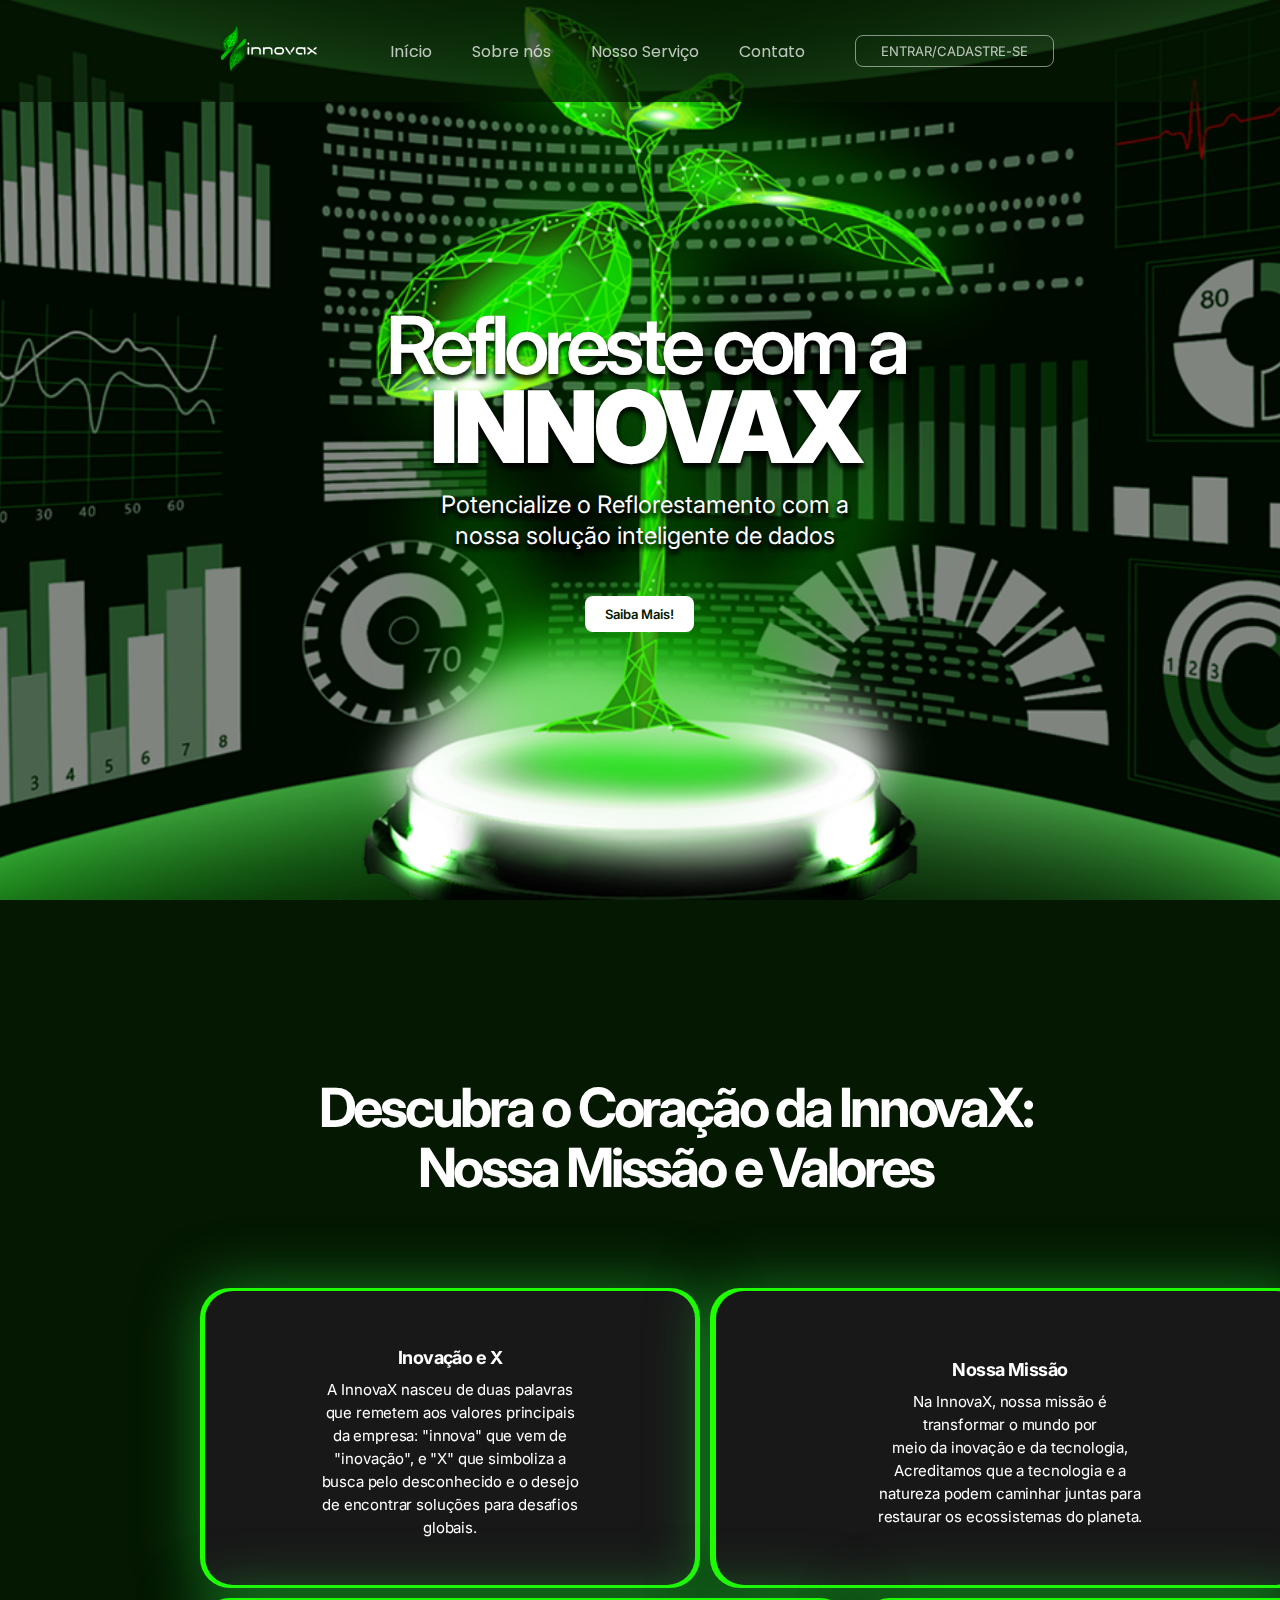
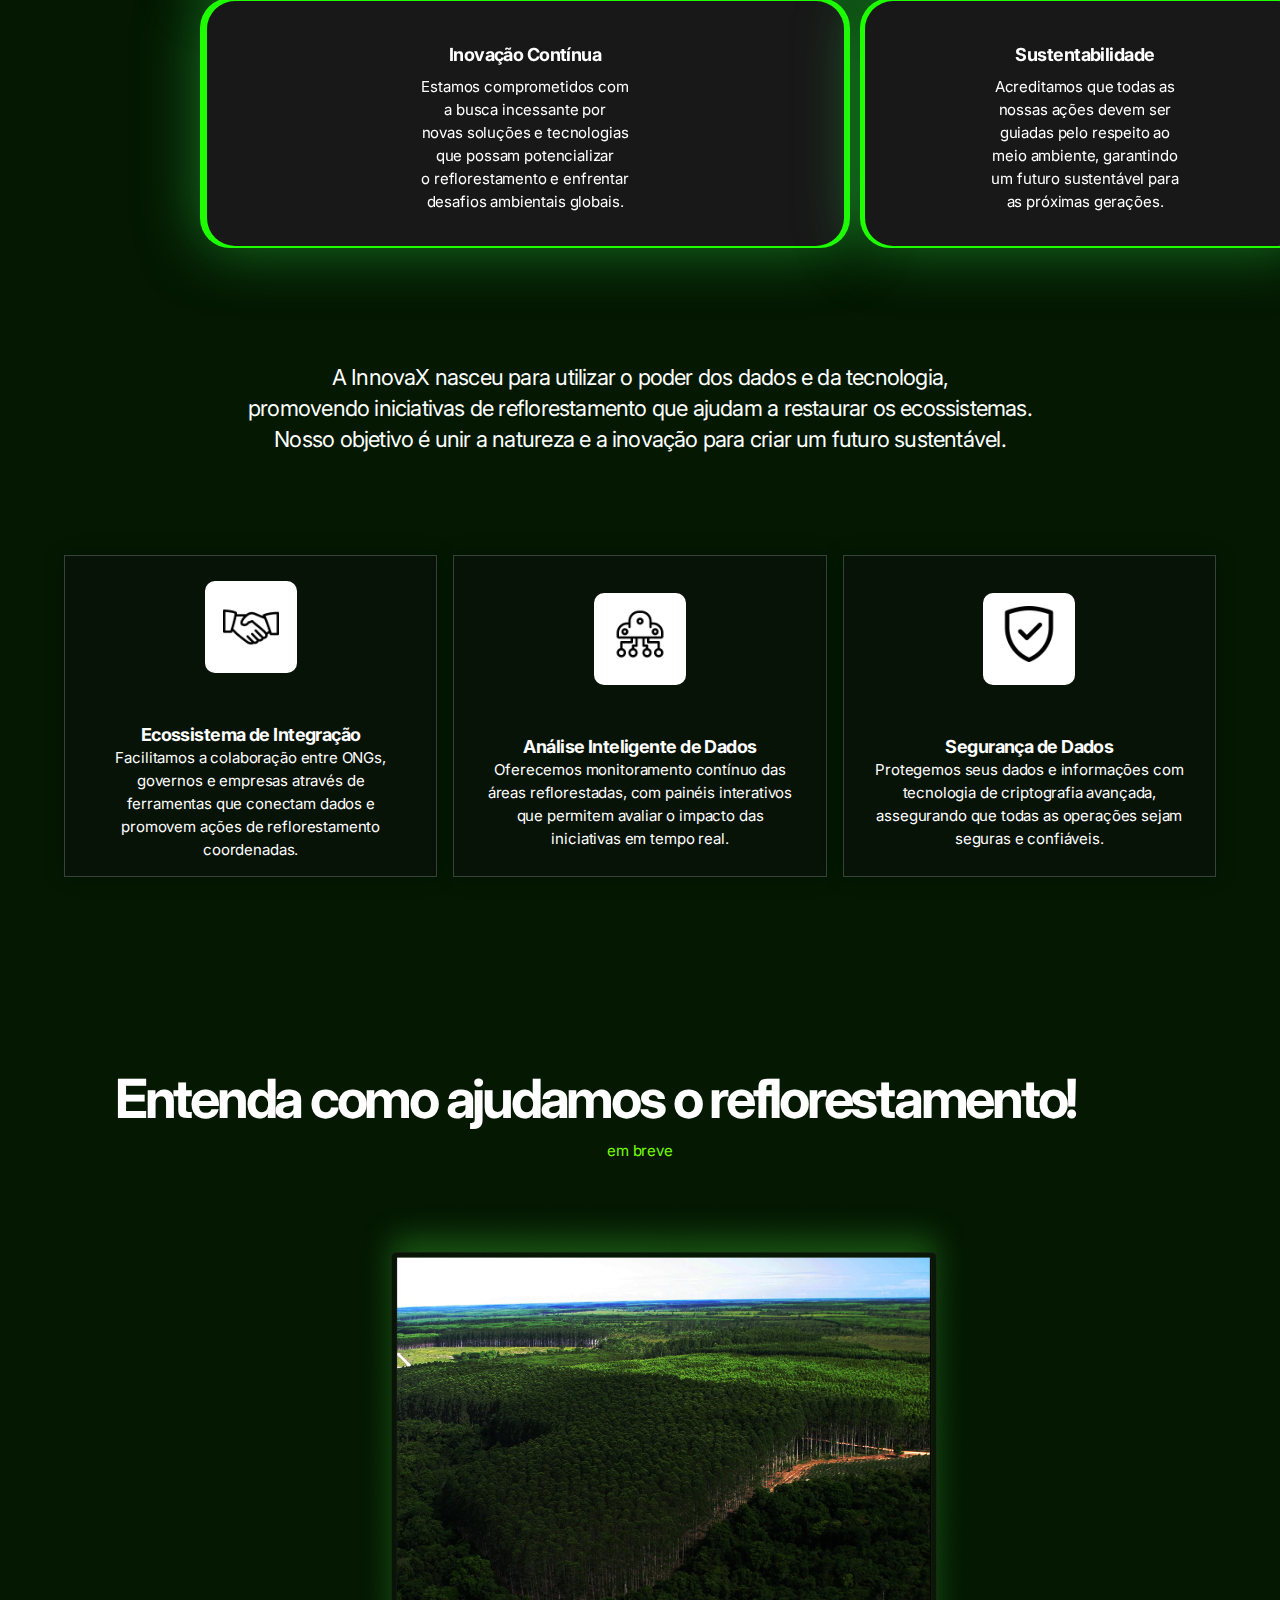
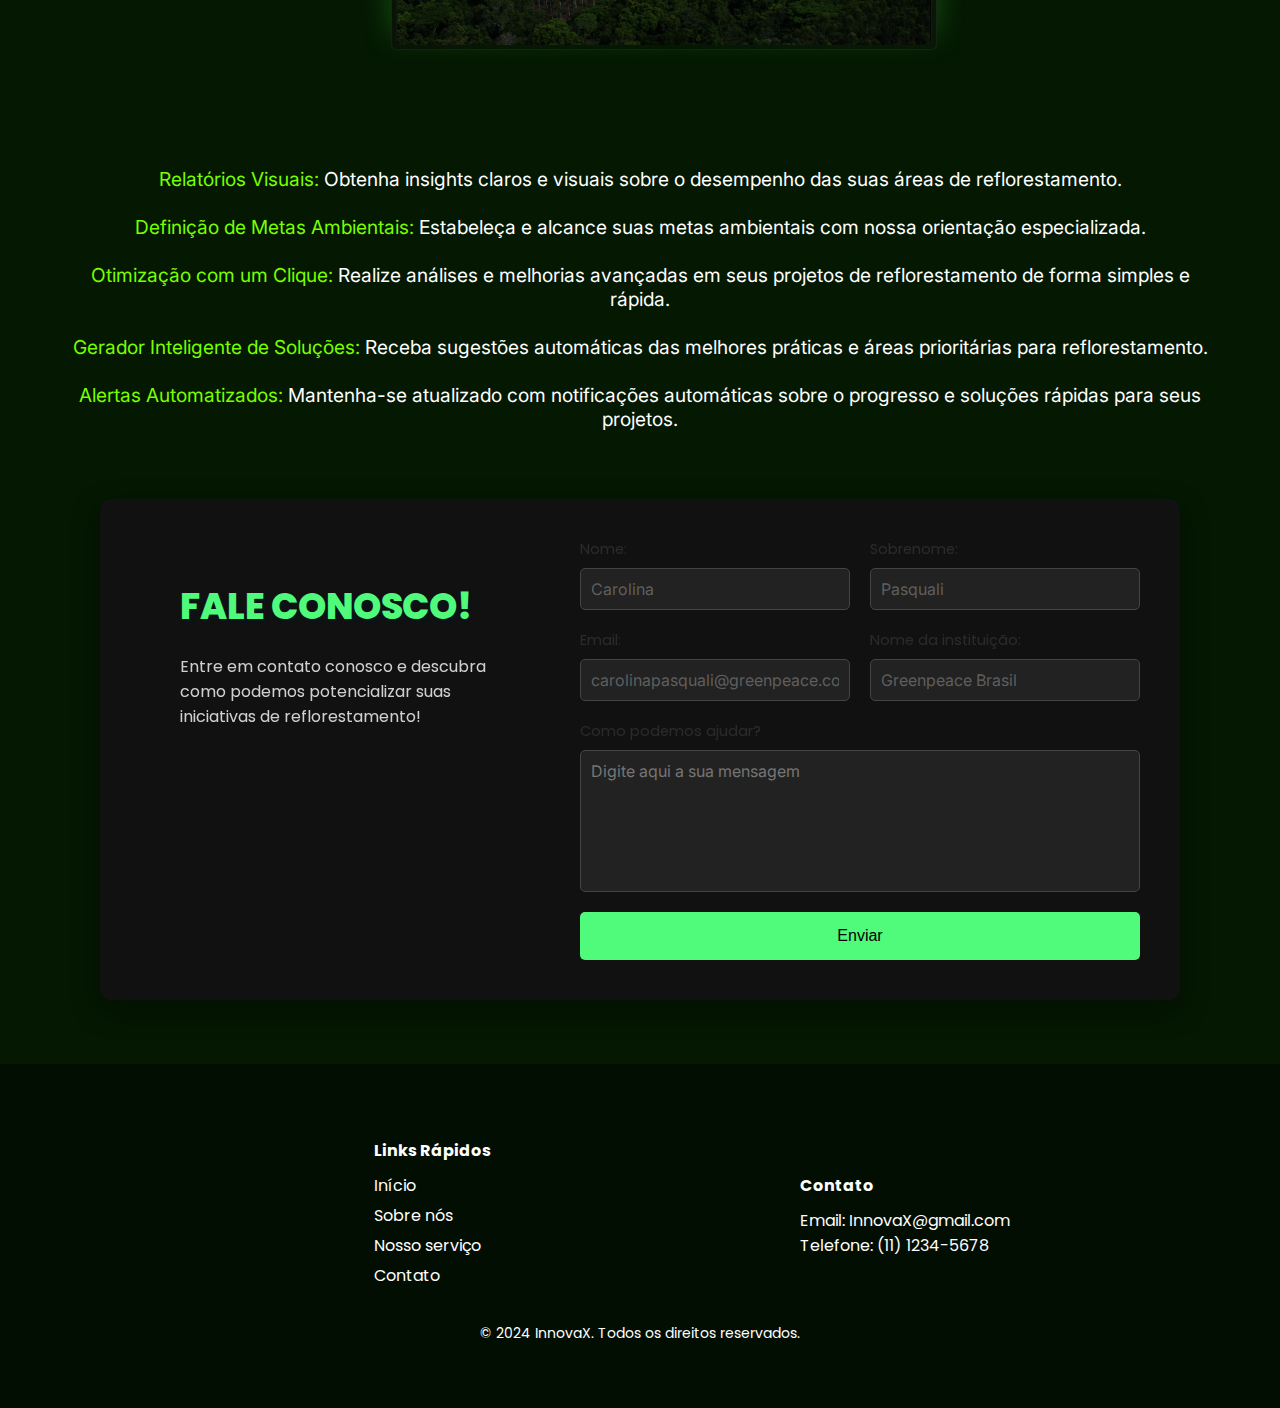
==== commit 684ae15c: "feat:Adiciona imagens" ====
--- a/index.html
+++ b/index.html
@@ -112,20 +112,20 @@
 
         <div class="card-content">
           <div class="card">
-            <div class="quadrinho"></div>
+            <div class="quadrinho"><img src="assets/aperto-de-mao.png" style="margin-top: 10px;"></div>
 
             <h3>Ecossistema de Integração</h3>
             <p>Facilitamos a colaboração entre ONGs, governos e empresas através de ferramentas que conectam dados e promovem ações de reflorestamento coordenadas.</p>
           </div>
           <div class="card">
-            <div class="quadrinho"></div>
+            <div class="quadrinho"><img src="assets/big-data.png"></div>
 
             <h3>Análise Inteligente de Dados</h3>
             <p>Oferecemos monitoramento contínuo das áreas reflorestadas, com painéis interativos que permitem avaliar o impacto das iniciativas em tempo real.</p>
           </div>
 
           <div class="card">
-            <div class="quadrinho"></div>
+            <div class="quadrinho"><img src="assets/escudo.png" alt=""></div>
 
             <h3>Segurança de Dados</h3>
             <p>Protegemos seus dados e informações com tecnologia de criptografia avançada, assegurando que todas as operações sejam seguras e confiáveis.</p>
--- a/style.css
+++ b/style.css
@@ -418,7 +418,6 @@
     margin-right: 90px;
 
     color: #FFFFFF;
-    margin-top: -100px;
     margin-bottom: 90px;
 }
 
